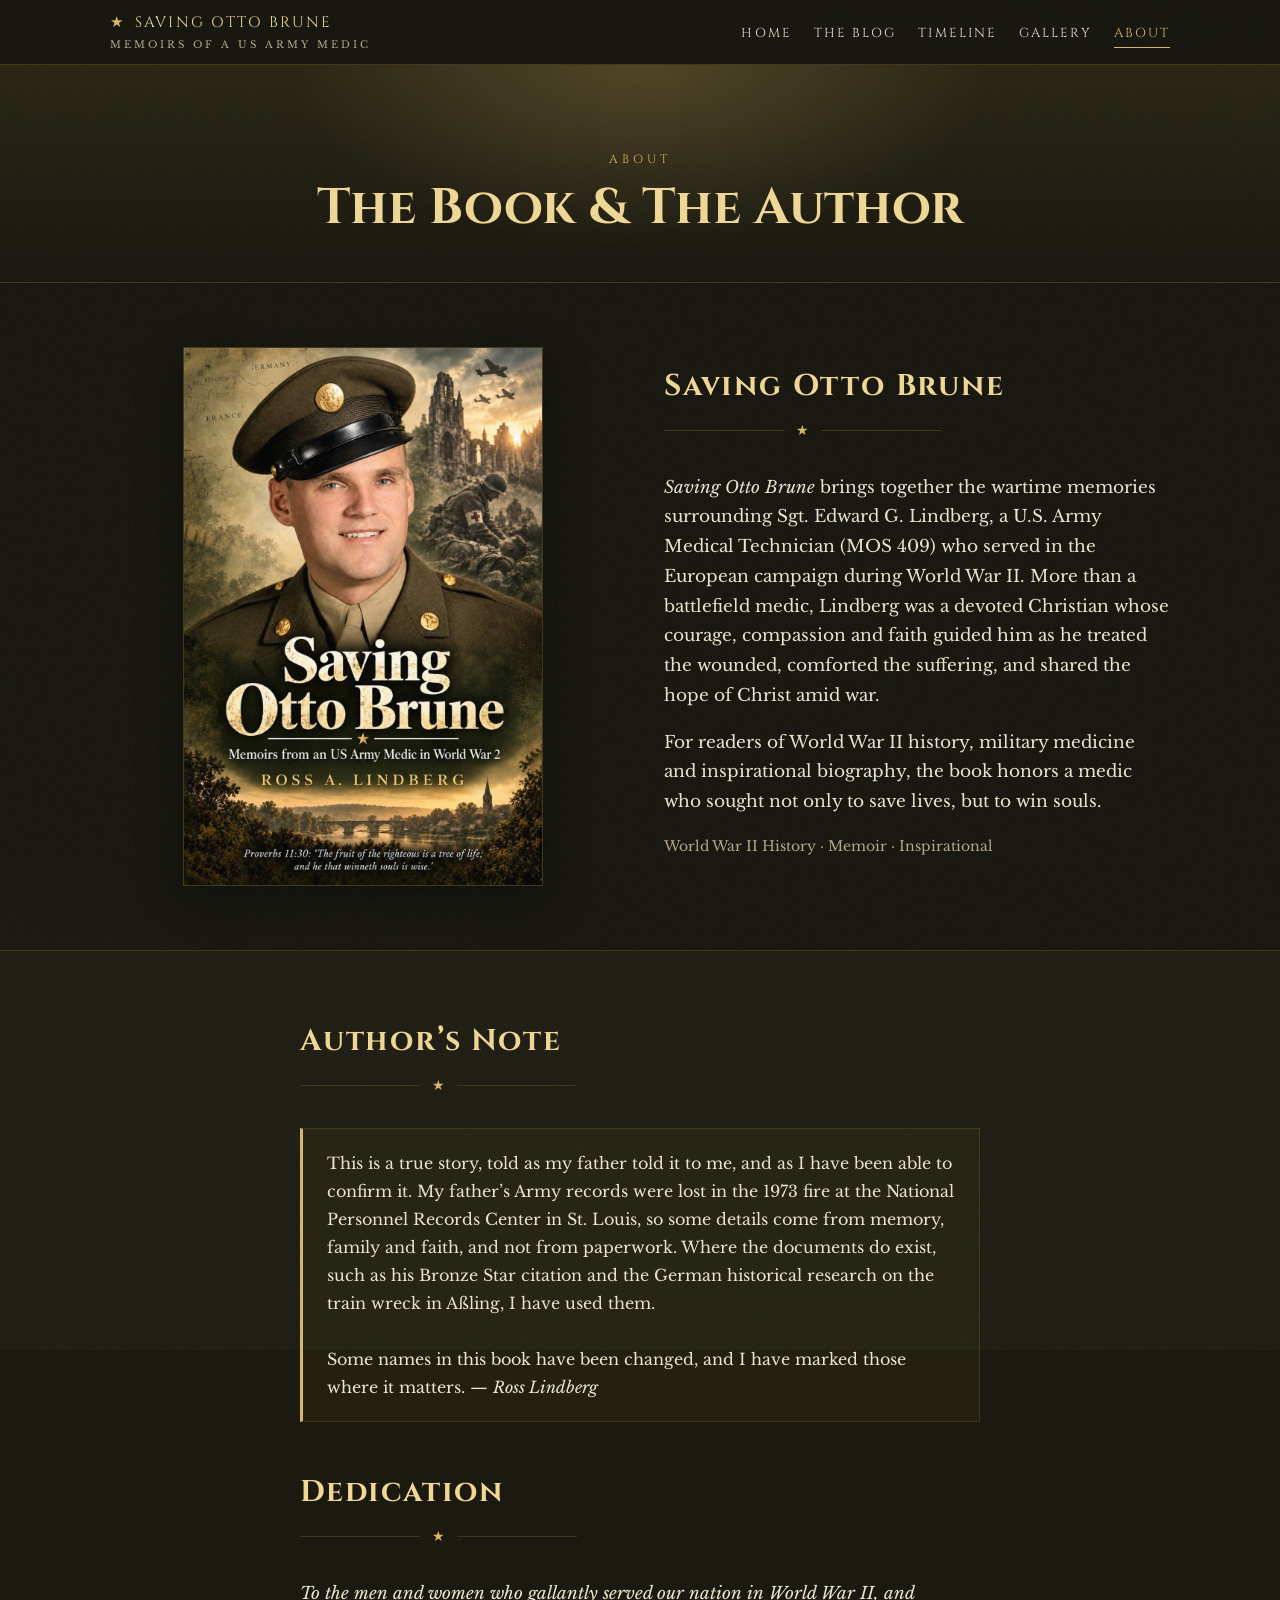
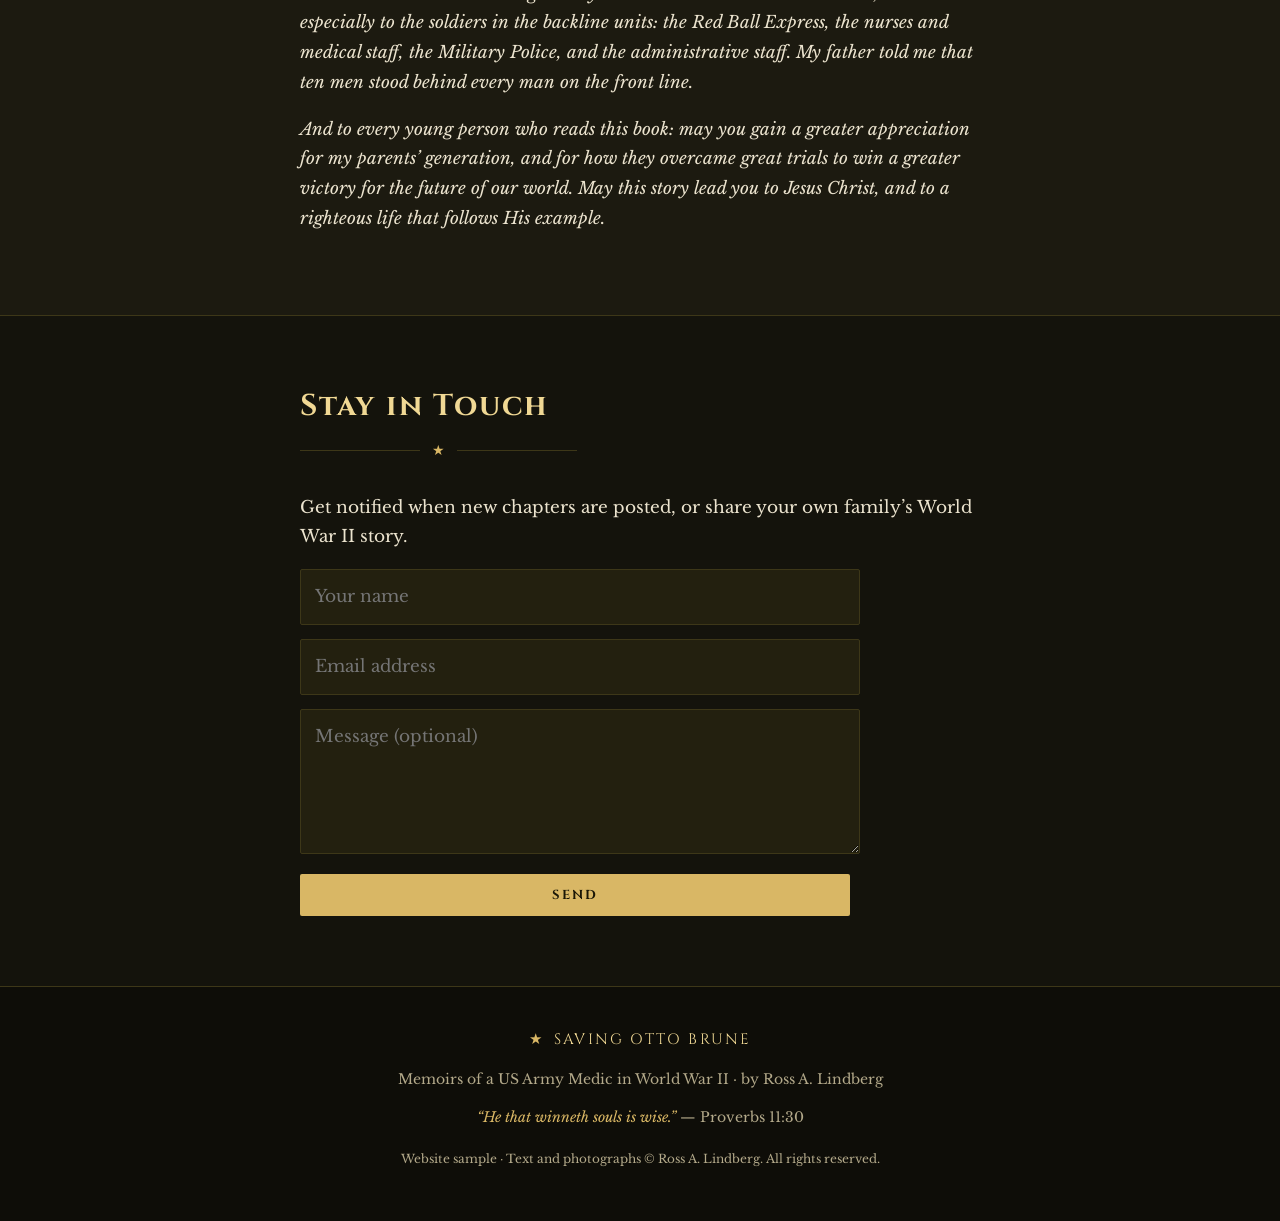
==== about.html @ dfda0470 "initial Ready" ====
<!doctype html>
<html lang="en"><head><meta charset="utf-8">
<meta name="viewport" content="width=device-width,initial-scale=1">
<title>About | Saving Otto Brune</title>
<meta name="description" content="Memoirs of a US Army Medic in World War II, by Ross A. Lindberg.">
<link rel="preconnect" href="https://fonts.googleapis.com"><link rel="preconnect" href="https://fonts.gstatic.com" crossorigin>
<link href="https://fonts.googleapis.com/css2?family=Cinzel:wght@400;600;700&family=Libre+Baskerville:ital,wght@0,400;0,700;1,400&display=swap" rel="stylesheet">
<link rel="stylesheet" href="style.css"><link rel="stylesheet" href="premium.css">
<script>document.documentElement.classList.add("js")</script>
</head><body>
<div id="pre"><svg viewBox="0 0 100 100"><path d="M50 6l13 28 30 4-22 21 6 30-27-15-27 15 6-30L7 38l30-4z"/></svg><b>SAVING OTTO BRUNE</b></div>
<div id="bar"></div><button id="top" aria-label="Back to top">&uarr;</button>
<header class="site"><div class="wrap">
<a class="brand" href="index.html" style="text-decoration:none">Saving Otto Brune<small>Memoirs of a US Army Medic</small></a>
<nav><a href="index.html">Home</a><a href="blog.html">The Blog</a><a href="timeline.html">Timeline</a><a href="gallery.html">Gallery</a><a href="about.html" class=on>About</a></nav></div></header>
<div class="post-head"><div class="narrow"><div class="eyebrow">About</div><h1>The Book &amp; The Author</h1></div></div>
<section><div class="wrap two">
<img src="img/cover.jpg" alt="Book cover" style="max-width:360px;margin:0 auto">
<div><h2 class="title">Saving Otto Brune</h2><div class="rule" style="justify-content:flex-start"><span>&#9733;</span></div>
<p><em>Saving Otto Brune</em> brings together the wartime memories surrounding Sgt. Edward G. Lindberg, a U.S. Army Medical Technician (MOS 409) who served in the European campaign during World War II. More than a battlefield medic, Lindberg was a devoted Christian whose courage, compassion and faith guided him as he treated the wounded, comforted the suffering, and shared the hope of Christ amid war.</p>
<p>For readers of World War II history, military medicine and inspirational biography, the book honors a medic who sought not only to save lives, but to win souls.</p>
<p style="color:var(--muted);font-size:14px">World War II History &middot; Memoir &middot; Inspirational</p></div></div></section>
<section class="band"><div class="narrow"><h2 class="title">Author&rsquo;s Note</h2><div class="rule" style="justify-content:flex-start"><span>&#9733;</span></div>
<div class="note">This is a true story, told as my father told it to me, and as I have been able to confirm it. My father&rsquo;s Army records were lost in the 1973 fire at the National Personnel Records Center in St. Louis, so some details come from memory, family and faith, and not from paperwork. Where the documents do exist, such as his Bronze Star citation and the German historical research on the train wreck in A&szlig;ling, I have used them.<br><br>Some names in this book have been changed, and I have marked those where it matters. &mdash; <em>Ross Lindberg</em></div>
<h2 class="title" style="margin-top:44px">Dedication</h2><div class="rule" style="justify-content:flex-start"><span>&#9733;</span></div>
<p style="font-style:italic">To the men and women who gallantly served our nation in World War II, and especially to the soldiers in the backline units: the Red Ball Express, the nurses and medical staff, the Military Police, and the administrative staff. My father told me that ten men stood behind every man on the front line.</p>
<p style="font-style:italic">And to every young person who reads this book: may you gain a greater appreciation for my parents&rsquo; generation, and for how they overcame great trials to win a greater victory for the future of our world. May this story lead you to Jesus Christ, and to a righteous life that follows His example.</p></div></section>
<section id="contact"><div class="narrow"><h2 class="title">Stay in Touch</h2><div class="rule" style="justify-content:flex-start"><span>&#9733;</span></div>
<p>Get notified when new chapters are posted, or share your own family&rsquo;s World War II story.</p>
<form class="contact" onsubmit="event.preventDefault();this.innerHTML='<p><b>Thank you.</b> (Sample form &mdash; not connected yet.)</p>'">
<input required placeholder="Your name"><input type="email" required placeholder="Email address"><textarea rows="4" placeholder="Message (optional)"></textarea><button class="btn" type="submit">Send</button></form></div></section>
<footer><div class="wrap">
<span class="brand">Saving Otto Brune</span>
<p>Memoirs of a US Army Medic in World War II &middot; by Ross A. Lindberg</p>
<p><em>&ldquo;He that winneth souls is wise.&rdquo;</em> &mdash; Proverbs 11:30</p>
<p style="font-size:12px;margin-top:18px">Website sample &middot; Text and photographs &copy; Ross A. Lindberg. All rights reserved.</p>
</div></footer>
<script src="script.js"></script>
</body></html>
---- style.css ----
:root{
  --bg:#14130c; --bg2:#1c1a10; --card:#23200f; --ink:#ece4cf; --muted:#b3a98a;
  --gold:#d9b765; --gold2:#f0d894; --line:#3d3718; --red:#a8332b;
}
@media (prefers-color-scheme: light){
  :root.auto{--bg:#f4efe0;--bg2:#ece5cf;--card:#fffaf0;--ink:#25220f;--muted:#6b633f;--gold:#8a6a1c;--gold2:#6e5210;--line:#d6cba5}
}
*{box-sizing:border-box}
html{scroll-behavior:smooth}
body{margin:0;background:var(--bg);color:var(--ink);font-family:'Libre Baskerville',Georgia,serif;line-height:1.75;font-size:17px}
img{max-width:100%;display:block}
a{color:var(--gold);text-decoration:none}
a:hover{color:var(--gold2);text-decoration:underline}
.wrap{max-width:1100px;margin:0 auto;padding:0 20px}
.narrow{max-width:720px;margin:0 auto;padding:0 20px}

header.site{position:sticky;top:0;z-index:20;background:rgba(20,19,12,.92);backdrop-filter:blur(8px);border-bottom:1px solid var(--line)}
header.site .wrap{display:flex;align-items:center;justify-content:space-between;gap:16px;min-height:64px;flex-wrap:wrap}
.brand{font-family:'Cinzel',serif;letter-spacing:.14em;color:var(--gold2);font-size:15px;text-transform:uppercase}
.brand small{display:block;font-size:10px;letter-spacing:.3em;color:var(--muted);font-family:'Libre Baskerville',serif;text-transform:uppercase}
nav a{margin-left:22px;color:var(--ink);font-size:13px;letter-spacing:.16em;text-transform:uppercase;font-family:'Cinzel',serif}
nav a:hover,nav a.on{color:var(--gold);text-decoration:none}
@media(max-width:640px){nav a{margin:0 14px 0 0;font-size:11px}}

.hero{position:relative;overflow:hidden;background:
  radial-gradient(ellipse at 70% 20%,rgba(217,183,101,.22),transparent 55%),
  linear-gradient(180deg,#2a2610 0%,var(--bg) 100%);border-bottom:1px solid var(--line)}
.hero .wrap{display:grid;grid-template-columns:1.2fr .8fr;gap:48px;align-items:center;padding-top:72px;padding-bottom:72px}
.eyebrow{font-family:'Cinzel',serif;color:var(--gold);letter-spacing:.35em;font-size:12px;text-transform:uppercase}
.hero h1{font-family:'Cinzel',serif;font-size:clamp(38px,6vw,72px);line-height:1.05;margin:14px 0 10px;color:var(--gold2);font-weight:700}
.hero p.sub{font-style:italic;font-size:20px;color:var(--ink);margin:0 0 22px}
.hero p.lead{color:var(--muted);max-width:520px}
.hero .cover{box-shadow:0 30px 70px rgba(0,0,0,.6),0 0 0 1px var(--line);transform:rotate(1.5deg);border-radius:3px}
@media(max-width:820px){.hero .wrap{grid-template-columns:1fr;padding-top:44px}.hero .cover{max-width:340px;margin:0 auto}}

.btn{display:inline-block;background:var(--gold);color:#1a1606;padding:12px 26px;font-family:'Cinzel',serif;letter-spacing:.14em;font-size:13px;text-transform:uppercase;border-radius:2px;margin:6px 10px 6px 0;font-weight:700}
.btn:hover{background:var(--gold2);color:#1a1606;text-decoration:none}
.btn.ghost{background:transparent;color:var(--gold);border:1px solid var(--gold)}
.btn.ghost:hover{background:rgba(217,183,101,.12);color:var(--gold2)}

section{padding:64px 0}
h2.title{font-family:'Cinzel',serif;color:var(--gold2);font-size:30px;letter-spacing:.06em;margin:0 0 6px}
.rule{display:flex;align-items:center;gap:12px;color:var(--gold);margin:6px 0 30px}
.rule:before,.rule:after{content:"";height:1px;background:var(--line);flex:1;max-width:120px}
.rule span{font-size:14px}

.quote{border-left:3px solid var(--gold);padding:6px 0 6px 22px;font-style:italic;font-size:21px;color:var(--ink);margin:0}
.quote cite{display:block;font-size:13px;color:var(--muted);font-style:normal;margin-top:8px;letter-spacing:.1em}

.cards{display:grid;grid-template-columns:repeat(auto-fill,minmax(250px,1fr));gap:24px}
.card{background:var(--card);border:1px solid var(--line);border-radius:3px;overflow:hidden;display:flex;flex-direction:column;transition:transform .2s,border-color .2s}
.card:hover{transform:translateY(-4px);border-color:var(--gold)}
.card img{aspect-ratio:4/3;object-fit:cover;width:100%;filter:sepia(.25) contrast(1.05)}
.card .b{padding:18px 20px 22px;display:flex;flex-direction:column;flex:1}
.card .tag{font-family:'Cinzel',serif;font-size:11px;letter-spacing:.25em;color:var(--gold);text-transform:uppercase}
.card h3{font-family:'Cinzel',serif;margin:6px 0 8px;font-size:20px;color:var(--ink);line-height:1.25}
.card p{color:var(--muted);font-size:14.5px;margin:0 0 14px;line-height:1.6}
.card .more{margin-top:auto;font-size:12px;letter-spacing:.2em;text-transform:uppercase;font-family:'Cinzel',serif}
.card a.stretch{color:inherit}
.card a.stretch:hover{text-decoration:none}

.band{background:var(--bg2);border-top:1px solid var(--line);border-bottom:1px solid var(--line)}
.two{display:grid;grid-template-columns:1fr 1fr;gap:48px;align-items:center}
@media(max-width:820px){.two{grid-template-columns:1fr}}
.two img{border:1px solid var(--line);box-shadow:0 14px 40px rgba(0,0,0,.45)}

/* timeline */
.timeline{position:relative;margin:30px 0 0;padding-left:30px;border-left:2px solid var(--line)}
.timeline .t{position:relative;margin:0 0 26px}
.timeline .t:before{content:"";position:absolute;left:-39px;top:6px;width:14px;height:14px;background:var(--gold);border:3px solid var(--bg);border-radius:50%}
.timeline .y{font-family:'Cinzel',serif;color:var(--gold);font-size:15px;letter-spacing:.12em}
.timeline p{margin:2px 0 0;color:var(--ink)}

/* post page */
.post-head{padding:64px 0 28px;text-align:center;background:linear-gradient(180deg,#26220f,var(--bg));border-bottom:1px solid var(--line)}
.post-head h1{font-family:'Cinzel',serif;color:var(--gold2);font-size:clamp(30px,5vw,50px);margin:10px 0 4px;line-height:1.15}
.post-head .meta{color:var(--muted);font-size:14px;letter-spacing:.08em;font-style:italic}
article.post{padding:44px 0 20px}
article.post p{margin:0 0 1.2em;font-size:18px;text-align:left}
article.post p:first-of-type:first-letter{float:left;font-family:'Cinzel',serif;font-size:62px;line-height:.85;padding:6px 10px 0 0;color:var(--gold)}
article.post h3{font-family:'Cinzel',serif;color:var(--gold2);font-size:23px;margin:2em 0 .6em;letter-spacing:.04em}
.epigraph{text-align:center;font-style:italic;color:var(--muted);max-width:520px;margin:0 auto 36px;font-size:16px}
.epigraph b{display:block;font-weight:400;font-size:13px;letter-spacing:.12em;margin-top:6px;color:var(--gold)}
figure{margin:34px 0;text-align:center}
figure img{margin:0 auto;border:1px solid var(--line);box-shadow:0 12px 34px rgba(0,0,0,.5);max-height:640px;width:auto}
figure.wide img{width:100%;max-height:none}
figcaption{font-size:14px;font-style:italic;color:var(--muted);margin-top:12px}
.pull{border-top:1px solid var(--line);border-bottom:1px solid var(--line);padding:22px 8px;text-align:center;font-style:italic;font-size:22px;color:var(--gold2);margin:36px 0}
.pn{display:flex;justify-content:space-between;gap:16px;border-top:1px solid var(--line);margin-top:48px;padding:28px 0 0;flex-wrap:wrap}
.pn a{font-family:'Cinzel',serif;font-size:13px;letter-spacing:.15em;text-transform:uppercase}
.pn small{display:block;color:var(--muted);font-family:'Libre Baskerville',serif;letter-spacing:0;text-transform:none;font-size:13px;font-style:italic}

/* gallery */
.grid{columns:3 260px;column-gap:20px}
.grid figure{break-inside:avoid;margin:0 0 20px;background:var(--card);border:1px solid var(--line);padding:10px;cursor:zoom-in}
.grid figure img{border:0;box-shadow:none;max-height:none;width:100%}
.grid figcaption{padding:2px 4px 6px;font-size:13px}
.lb{position:fixed;inset:0;background:rgba(0,0,0,.92);display:none;align-items:center;justify-content:center;z-index:50;flex-direction:column;padding:20px}
.lb.on{display:flex}
.lb img{max-height:82vh;max-width:94vw;width:auto;border:1px solid var(--line)}
.lb p{color:var(--ink);font-style:italic;margin-top:14px;text-align:center;max-width:700px}

.note{background:var(--card);border:1px solid var(--line);border-left:3px solid var(--gold);padding:20px 24px;font-size:16px}
.ribbon{background:var(--red);color:#fff;text-align:center;font-size:12px;letter-spacing:.2em;padding:7px 10px;font-family:'Cinzel',serif;text-transform:uppercase}

form.contact{display:grid;gap:14px;max-width:560px}
form.contact input,form.contact textarea{background:var(--card);border:1px solid var(--line);color:var(--ink);padding:12px 14px;font:inherit;border-radius:2px}
form.contact input:focus,form.contact textarea:focus{outline:1px solid var(--gold)}
button.btn{border:0;cursor:pointer}

footer{border-top:1px solid var(--line);background:#0e0d08;padding:40px 0;color:var(--muted);font-size:14px;text-align:center}
footer .brand{display:block;margin-bottom:8px}
footer em{color:var(--gold)}
---- premium.css ----
﻿/* ===== PREMIUM LAYER ===== */
:root{--ease:cubic-bezier(.2,.7,.2,1);--glow:0 0 40px rgba(217,183,101,.25)}
body{background:
  radial-gradient(1200px 600px at 85% -10%,rgba(217,183,101,.07),transparent 60%),
  radial-gradient(900px 500px at -10% 40%,rgba(120,100,40,.08),transparent 60%),var(--bg)}
::selection{background:var(--gold);color:#16130a}
/* film grain */
body:after{content:"";position:fixed;inset:-50%;width:200%;height:200%;pointer-events:none;z-index:90;opacity:.07;
  background-image:url("data:image/svg+xml;utf8,<svg xmlns='http://www.w3.org/2000/svg' width='220' height='220'><filter id='n'><feTurbulence type='fractalNoise' baseFrequency='.9' numOctaves='2' stitchTiles='stitch'/></filter><rect width='100%' height='100%' filter='url(%23n)'/></svg>");
  animation:grain 1.2s steps(6) infinite}
@keyframes grain{0%{transform:translate(0,0)}20%{transform:translate(-3%,2%)}40%{transform:translate(2%,-3%)}60%{transform:translate(-2%,-1%)}80%{transform:translate(3%,3%)}100%{transform:translate(0,0)}}

/* preloader */
#pre{position:fixed;inset:0;z-index:200;background:#0c0b06;display:flex;flex-direction:column;align-items:center;justify-content:center;gap:18px;transition:opacity .8s var(--ease),visibility .8s}
#pre.out{opacity:0;visibility:hidden}
#pre svg{width:74px;height:74px;fill:none;stroke:var(--gold);stroke-width:2;stroke-dasharray:260;stroke-dashoffset:260;animation:draw 1.3s var(--ease) forwards}
#pre svg path{fill:rgba(217,183,101,0);animation:fillin .8s .9s forwards}
@keyframes draw{to{stroke-dashoffset:0}}
@keyframes fillin{to{fill:rgba(217,183,101,1)}}
#pre b{font-family:'Cinzel',serif;color:var(--gold2);letter-spacing:.5em;font-size:13px;opacity:0;animation:fadeup .9s .5s forwards;padding-left:.5em}
@keyframes fadeup{from{opacity:0;transform:translateY(10px)}to{opacity:1;transform:none}}

/* progress */
#bar{position:fixed;top:0;left:0;height:3px;width:0;z-index:100;background:linear-gradient(90deg,var(--gold),var(--gold2));box-shadow:0 0 12px var(--gold)}
#top{position:fixed;right:22px;bottom:22px;z-index:60;width:46px;height:46px;border-radius:50%;border:1px solid var(--gold);background:rgba(20,19,12,.85);color:var(--gold);cursor:pointer;font-size:18px;opacity:0;transform:translateY(20px);transition:.4s var(--ease)}
#top.on{opacity:1;transform:none}#top:hover{background:var(--gold);color:#16130a}

/* header polish */
header.site{transition:background .4s,box-shadow .4s}
header.site.sc{background:rgba(12,11,6,.97);box-shadow:0 8px 30px rgba(0,0,0,.5)}
nav a{position:relative;padding:4px 0}
nav a:after{content:"";position:absolute;left:0;right:100%;bottom:-2px;height:1px;background:var(--gold);transition:right .35s var(--ease)}
nav a:hover:after,nav a.on:after{right:0}
.brand:before{content:"\2605";color:var(--gold);margin-right:10px;display:inline-block;animation:spin 14s linear infinite}
@keyframes spin{to{transform:rotateY(360deg)}}

/* reveal */
.js .rv{opacity:0;transform:translateY(34px);transition:opacity .9s var(--ease),transform .9s var(--ease);transition-delay:var(--d,0s)}
.js .rv.in{opacity:1;transform:none}
.js .rv.l{transform:translateX(-50px)}.js .rv.r{transform:translateX(50px)}
.js .rv.l.in,.js .rv.r.in{transform:none}
.js figure.rv img{clip-path:inset(0 0 100% 0);transition:clip-path 1.2s var(--ease)}
.js figure.rv.in img{clip-path:inset(0)}

/* hero */
.hero{min-height:calc(100vh - 100px);display:flex;align-items:center;isolation:isolate;
  background:radial-gradient(600px 400px at var(--mx,70%) var(--my,30%),rgba(240,216,148,.18),transparent 65%),
  radial-gradient(ellipse at 70% 20%,rgba(217,183,101,.2),transparent 55%),linear-gradient(180deg,#2a2610,var(--bg))}
.hero .wrap{width:100%}
#embers{position:absolute;inset:0;width:100%;height:100%;z-index:-1;pointer-events:none}
.hero h1{overflow:visible}
.hero h1 .ln{display:block;overflow:hidden;padding-bottom:.08em}
.hero h1 .ln span{display:inline-block;transform:translateY(110%);animation:rise 1.2s var(--ease) forwards;animation-delay:var(--d,1.4s);
  background:linear-gradient(100deg,#b8923c 0%,#f6e4a6 35%,#d9b765 55%,#f6e4a6 75%,#b8923c 100%);background-size:250% 100%;-webkit-background-clip:text;background-clip:text;color:transparent;
  text-shadow:none}
.hero h1.shine .ln span{animation-name:rise,sheen;animation-duration:1.2s,6s;animation-delay:var(--d,1.4s),3s;animation-iteration-count:1,infinite;animation-timing-function:var(--ease),linear;animation-fill-mode:forwards,none}
@keyframes rise{to{transform:none}}
@keyframes sheen{to{background-position:-250% 0}}
.hero .fx{opacity:0;animation:fadeup 1s var(--ease) forwards;animation-delay:var(--d,2s)}
.cover-wrap{perspective:1100px;position:relative}
.cover-wrap:before{content:"";position:absolute;inset:8% -8% -10%;background:radial-gradient(closest-side,rgba(217,183,101,.35),transparent);filter:blur(30px);z-index:-1;animation:pulse 5s ease-in-out infinite}
@keyframes pulse{50%{opacity:.45;transform:scale(1.06)}}
.cover-wrap .cover{transform:rotate(1.5deg);transition:transform .25s ease-out,box-shadow .4s;animation:floaty 7s ease-in-out infinite;opacity:0;animation:coverin 1.4s 1.7s var(--ease) forwards,floaty 7s 3.2s ease-in-out infinite;will-change:transform}
@keyframes coverin{from{opacity:0;transform:translateY(60px) rotate(6deg) scale(.92)}to{opacity:1;transform:rotate(1.5deg)}}
@keyframes floaty{50%{translate:0 -12px}}
.cover-wrap .shine{position:absolute;inset:0;pointer-events:none;border-radius:3px;background:linear-gradient(115deg,transparent 35%,rgba(255,255,255,.22) 50%,transparent 65%);background-size:250% 100%;background-position:150% 0;mix-blend-mode:overlay;transition:background-position .6s}
.cover-wrap:hover .shine{background-position:-50% 0}
.scroll-hint{position:absolute;left:50%;bottom:22px;transform:translateX(-50%);width:22px;height:36px;border:1.5px solid var(--gold);border-radius:12px;opacity:.7}
.scroll-hint:after{content:"";position:absolute;left:50%;top:6px;width:3px;height:7px;margin-left:-1.5px;border-radius:2px;background:var(--gold);animation:wheel 1.8s infinite}
@keyframes wheel{0%{opacity:1;transform:translateY(0)}100%{opacity:0;transform:translateY(14px)}}
@media(max-width:820px){.scroll-hint{display:none}.hero{min-height:0}}

/* buttons */
.btn{position:relative;overflow:hidden;transition:transform .3s var(--ease),box-shadow .3s}
.btn:before{content:"";position:absolute;top:0;left:-120%;width:60%;height:100%;background:linear-gradient(100deg,transparent,rgba(255,255,255,.55),transparent);transform:skewX(-20deg);transition:left .7s}
.btn:hover:before{left:140%}
.btn:hover{transform:translateY(-3px);box-shadow:0 10px 26px rgba(217,183,101,.3)}

/* ticker */
.ticker{overflow:hidden;border-top:1px solid var(--line);border-bottom:1px solid var(--line);background:#0e0d07;padding:16px 0;white-space:nowrap}
.ticker div{display:inline-block;animation:tick 55s linear infinite;font-family:'Cinzel',serif;letter-spacing:.3em;font-size:13px;color:var(--gold);text-transform:uppercase}
.ticker span{margin:0 26px}.ticker i{color:var(--red);font-style:normal}
.ticker:hover div{animation-play-state:paused}
@keyframes tick{to{transform:translateX(-50%)}}

/* stats */
.stats{display:grid;grid-template-columns:repeat(4,1fr);gap:1px;background:var(--line);border:1px solid var(--line)}
.stat{background:var(--bg2);padding:38px 18px;text-align:center}
.stat b{display:block;font-family:'Cinzel',serif;font-size:clamp(40px,6vw,64px);color:var(--gold2);line-height:1;text-shadow:var(--glow)}
.stat span{display:block;margin-top:12px;font-size:13px;letter-spacing:.14em;text-transform:uppercase;color:var(--muted);font-family:'Cinzel',serif}
@media(max-width:720px){.stats{grid-template-columns:repeat(2,1fr)}}

/* journey */
.journey{position:relative;display:grid;grid-template-columns:repeat(7,1fr);gap:0;margin-top:50px}
.journey:before,.journey:after{content:"";position:absolute;top:21px;left:7%;height:2px}
.journey:before{right:7%;background:repeating-linear-gradient(90deg,var(--line) 0 8px,transparent 8px 16px)}
.journey:after{width:0;background:var(--gold);box-shadow:0 0 12px var(--gold);transition:width 3.2s var(--ease)}
.journey.in:after{width:86%}
.stop{text-align:center;position:relative;padding:0 6px}
.stop .dot{width:44px;height:44px;margin:0 auto 14px;border-radius:50%;background:var(--bg);border:2px solid var(--line);display:grid;place-items:center;color:var(--muted);font-size:16px;transition:.5s;transition-delay:calc(var(--i)*.42s)}
.journey.in .stop .dot{border-color:var(--gold);color:var(--gold);box-shadow:0 0 0 6px rgba(217,183,101,.1),var(--glow)}
.stop.last .dot{background:var(--red);border-color:var(--red);color:#fff}
.journey.in .stop.last .dot{box-shadow:0 0 0 7px rgba(168,51,43,.25),0 0 30px rgba(168,51,43,.6);animation:beat 1.6s 3.4s infinite}
@keyframes beat{50%{transform:scale(1.15)}}
.stop h4{font-family:'Cinzel',serif;font-size:14px;margin:0;color:var(--ink);letter-spacing:.06em}
.stop p{margin:4px 0 0;font-size:12.5px;color:var(--muted);line-height:1.45;font-style:italic}
@media(max-width:820px){
 .journey{grid-template-columns:1fr;gap:26px;padding-left:10px}
 .journey:before,.journey:after{left:31px;top:20px;bottom:20px;width:2px;height:auto;right:auto}
 .journey:before{background:repeating-linear-gradient(180deg,var(--line) 0 8px,transparent 8px 16px)}
 .journey:after{height:0;width:2px;transition:height 3.2s var(--ease)}.journey.in:after{height:calc(100% - 40px);width:2px}
 .stop{display:grid;grid-template-columns:44px 1fr;gap:16px;text-align:left;align-items:center}.stop .dot{margin:0}}

/* cards */
.card{transform-style:preserve-3d;will-change:transform;position:relative}
.card:before{content:"";position:absolute;inset:0;z-index:2;pointer-events:none;background:radial-gradient(300px circle at var(--cx,50%) var(--cy,50%),rgba(240,216,148,.16),transparent 60%);opacity:0;transition:opacity .3s}
.card:hover:before{opacity:1}
.card img{transition:transform 1.2s var(--ease),filter .6s}
.card:hover img{transform:scale(1.09);filter:sepia(0) contrast(1.05)}
.card .imgw{overflow:hidden}
.card .more:after{content:" \2192";display:inline-block;transition:transform .3s}
.card:hover .more:after{transform:translateX(6px)}
.card .more{font-size:12px}

/* quote slider */
.qs{display:grid;text-align:center}
.qs blockquote{grid-area:1/1;margin:0;opacity:0;transform:translateY(16px);transition:.9s var(--ease);font-size:clamp(20px,3vw,28px);font-style:italic;line-height:1.55;color:var(--ink)}
.qs blockquote.on{opacity:1;transform:none}
.qs cite{display:block;margin-top:14px;font-size:13px;letter-spacing:.2em;color:var(--gold);font-style:normal;font-family:'Cinzel',serif}
.qd{display:flex;gap:10px;justify-content:center;margin-top:6px}
.qd button{width:34px;height:3px;border:0;background:var(--line);cursor:pointer;transition:.3s;padding:0}
.qd button.on{background:var(--gold);width:54px}
.bigq{font-family:'Cinzel',serif;font-size:90px;line-height:.6;color:var(--gold);opacity:.35;display:block;margin-bottom:6px}

/* post */
.post-head{position:relative;overflow:hidden;padding:84px 0 40px}
.post-head:before{content:"";position:absolute;inset:0;background:radial-gradient(500px 260px at 50% 0%,rgba(217,183,101,.22),transparent 70%)}
.post-head .narrow{position:relative}
.post-head h1{animation:fadeup 1.1s .1s var(--ease) both}
.post-head .eyebrow{animation:fadeup 1s var(--ease) both}
.post-head .meta{animation:fadeup 1.1s .3s var(--ease) both}
.chip{display:inline-block;margin-top:16px;border:1px solid var(--line);border-radius:30px;padding:4px 14px;font-size:12px;letter-spacing:.15em;color:var(--gold);font-family:'Cinzel',serif;animation:fadeup 1.1s .45s var(--ease) both}
.pull{position:relative;border:0;padding:44px 20px 30px;background:linear-gradient(90deg,transparent,rgba(217,183,101,.08),transparent)}
.pull:before{content:"\201C";position:absolute;top:-6px;left:50%;transform:translateX(-50%);font-family:'Cinzel',serif;font-size:80px;color:var(--gold);opacity:.5}
article.post p{font-size:18.5px;line-height:1.85}
article.post h3{position:relative;padding-bottom:12px}
article.post h3:after{content:"";position:absolute;left:0;bottom:0;width:46px;height:2px;background:var(--gold);transition:width .8s var(--ease)}
article.post h3.in:after{width:120px}
figure img{transition:transform .8s var(--ease)}
figure:hover img{transform:scale(1.015)}

/* timeline */
.timeline{border-left-color:transparent;position:relative}
.timeline:before{content:"";position:absolute;left:-2px;top:0;width:2px;height:var(--h,0%);background:linear-gradient(var(--gold),var(--gold2));box-shadow:0 0 14px var(--gold)}
.timeline:after{content:"";position:absolute;left:-2px;top:0;bottom:0;width:2px;background:var(--line);z-index:-1}
.timeline .t{background:var(--card);border:1px solid var(--line);padding:16px 22px;border-radius:3px;transition:border-color .3s,transform .3s}
.timeline .t:hover{border-color:var(--gold);transform:translateX(6px)}
.timeline .t:before{left:-40px;top:20px;transition:.5s}
.timeline .t.in:before{box-shadow:0 0 0 6px rgba(217,183,101,.18),var(--glow)}
.timeline .t.war{border-color:var(--red);background:linear-gradient(90deg,rgba(168,51,43,.2),var(--card))}
.timeline .t.war .y{color:#ff8a7e}

/* gallery */
.grid figure{transition:transform .5s var(--ease),box-shadow .5s,border-color .4s;background:#f1e6c8;border:0;padding:12px 12px 6px;box-shadow:0 10px 26px rgba(0,0,0,.5)}
.grid figure:nth-child(3n+1){--r:-1.4deg}.grid figure:nth-child(3n+2){--r:1.1deg}.grid figure:nth-child(3n){--r:-.6deg}
.grid figure{transform:rotate(var(--r,0))}
.grid figure:hover{transform:rotate(0) scale(1.04) translateY(-6px);box-shadow:0 24px 50px rgba(0,0,0,.65);z-index:3;position:relative}
.grid figure img{filter:sepia(.55) contrast(1.05);transition:filter .6s}
.grid figure:hover img{filter:none}
.grid figcaption{color:#3a3216}
.js .grid figure.rv{transform:translateY(34px) rotate(var(--r,0))}
.js .grid figure.rv.in{transform:rotate(var(--r,0))}
.js .grid figure.rv.in:hover{transform:rotate(0) scale(1.04) translateY(-6px)}
.lb{backdrop-filter:blur(10px);transition:opacity .4s;opacity:0;visibility:hidden;display:flex}
.lb.on{opacity:1;visibility:visible}
.lb img{animation:zin .5s var(--ease)}
@keyframes zin{from{transform:scale(.9);opacity:0}}
.lb button{position:absolute;top:50%;transform:translateY(-50%);width:52px;height:52px;border-radius:50%;border:1px solid var(--gold);background:rgba(0,0,0,.4);color:var(--gold);font-size:22px;cursor:pointer}
.lb .pv{left:20px}.lb .nx{right:20px}.lb button:hover{background:var(--gold);color:#111}
.lb .cl{top:26px;right:26px;transform:none;width:44px;height:44px}

/* ornament divider */
.orn{display:flex;align-items:center;gap:14px;justify-content:center;color:var(--gold);margin:0 auto 10px}
.orn:before,.orn:after{content:"";height:1px;width:90px;background:linear-gradient(90deg,transparent,var(--gold))}
.orn:after{background:linear-gradient(90deg,var(--gold),transparent)}
.sec-c{text-align:center}
.sec-c .rule{justify-content:center}

@media (prefers-reduced-motion:reduce){
 *,*:before,*:after{animation-duration:.01s!important;animation-iteration-count:1!important;transition-duration:.01s!important}
 .js .rv{opacity:1;transform:none}#pre{display:none}
 .hero h1 .ln span,.hero .fx,.cover-wrap .cover{transform:none;opacity:1}
}

/* skip-intro timing */
.fast .hero .fx{animation-delay:calc(var(--d) - 1.2s)}
.fast .hero h1.shine .ln span{animation-delay:calc(var(--d) - 1.2s),2s}
.fast .cover-wrap .cover{animation-delay:.5s,2.5s}
.card.rv.in{transition:transform .25s ease-out,border-color .2s,opacity .9s}
.card.rv{transition-delay:var(--d,0s)}
.card.rv.in{transition-delay:0s}

/* ===== MOBILE ===== */
@media(max-width:640px){
 body{font-size:16px}
 header.site .wrap{min-height:0;padding-top:10px;padding-bottom:8px;gap:8px}
 .brand{font-size:13px;letter-spacing:.1em}.brand small{font-size:9px;letter-spacing:.22em}
 nav{width:100%;display:flex;justify-content:space-between;gap:6px}
 nav a{margin:0;font-size:10.5px;letter-spacing:.06em;white-space:nowrap}
 .ribbon{font-size:10px;letter-spacing:.14em}
 section{padding:44px 0}
 .hero .wrap{padding-top:34px;padding-bottom:52px;gap:36px}
 .hero p.sub{font-size:18px}
 .btn{padding:11px 18px;font-size:12px;letter-spacing:.1em}
 .cover-wrap{max-width:300px;margin:0 auto}
 .ticker{padding:12px 0}.ticker div{font-size:11px;letter-spacing:.2em}
 h2.title{font-size:25px}
 .stat{padding:26px 8px}.stat span{font-size:11px;letter-spacing:.08em}
 .qs blockquote{font-size:19px}
 .post-head{padding:44px 0 26px}
 article.post{padding-top:30px}
 article.post p{font-size:17.5px;line-height:1.8}
 article.post p:first-of-type:first-letter{font-size:52px}
 article.post h3{font-size:20px}
 .epigraph{font-size:15px}
 .pull{font-size:19px;padding:40px 8px 24px}
 figure figcaption{font-size:13px}
 .timeline{padding-left:22px}.timeline .t{padding:14px 16px}.timeline .t:before{left:-31px;top:18px}
 .grid{columns:2 140px;column-gap:12px}
 .grid figure{padding:7px 7px 3px;margin-bottom:12px}.grid figcaption{font-size:11.5px;line-height:1.35}
 .lb{padding:10px}.lb button{width:42px;height:42px}.lb .pv{left:6px}.lb .nx{right:6px}.lb .cl{top:12px;right:12px}
 .pn{flex-direction:column}.pn>div{text-align:left!important}
 #top{right:14px;bottom:14px;width:42px;height:42px}
 footer{padding:32px 0}
}
@media(max-width:380px){nav a{font-size:9.5px;letter-spacing:.03em}.hero h1{font-size:36px}}
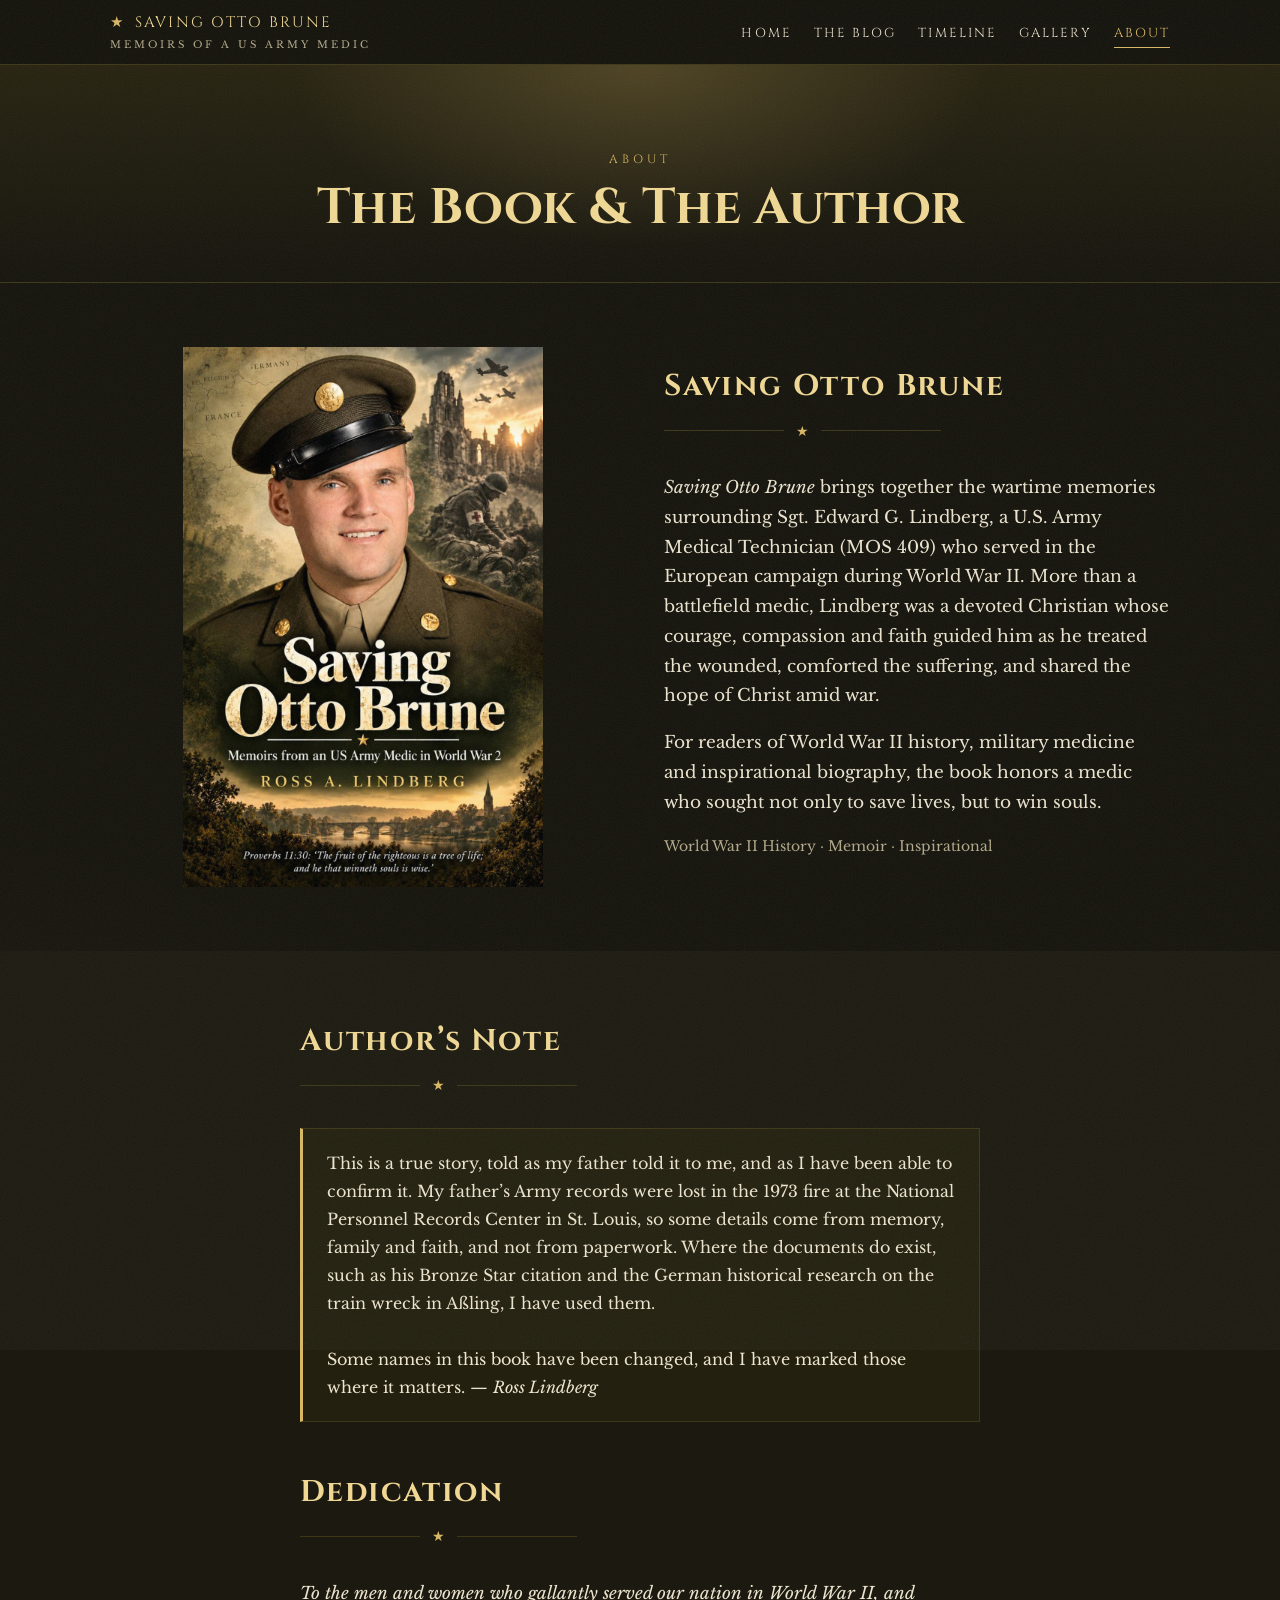
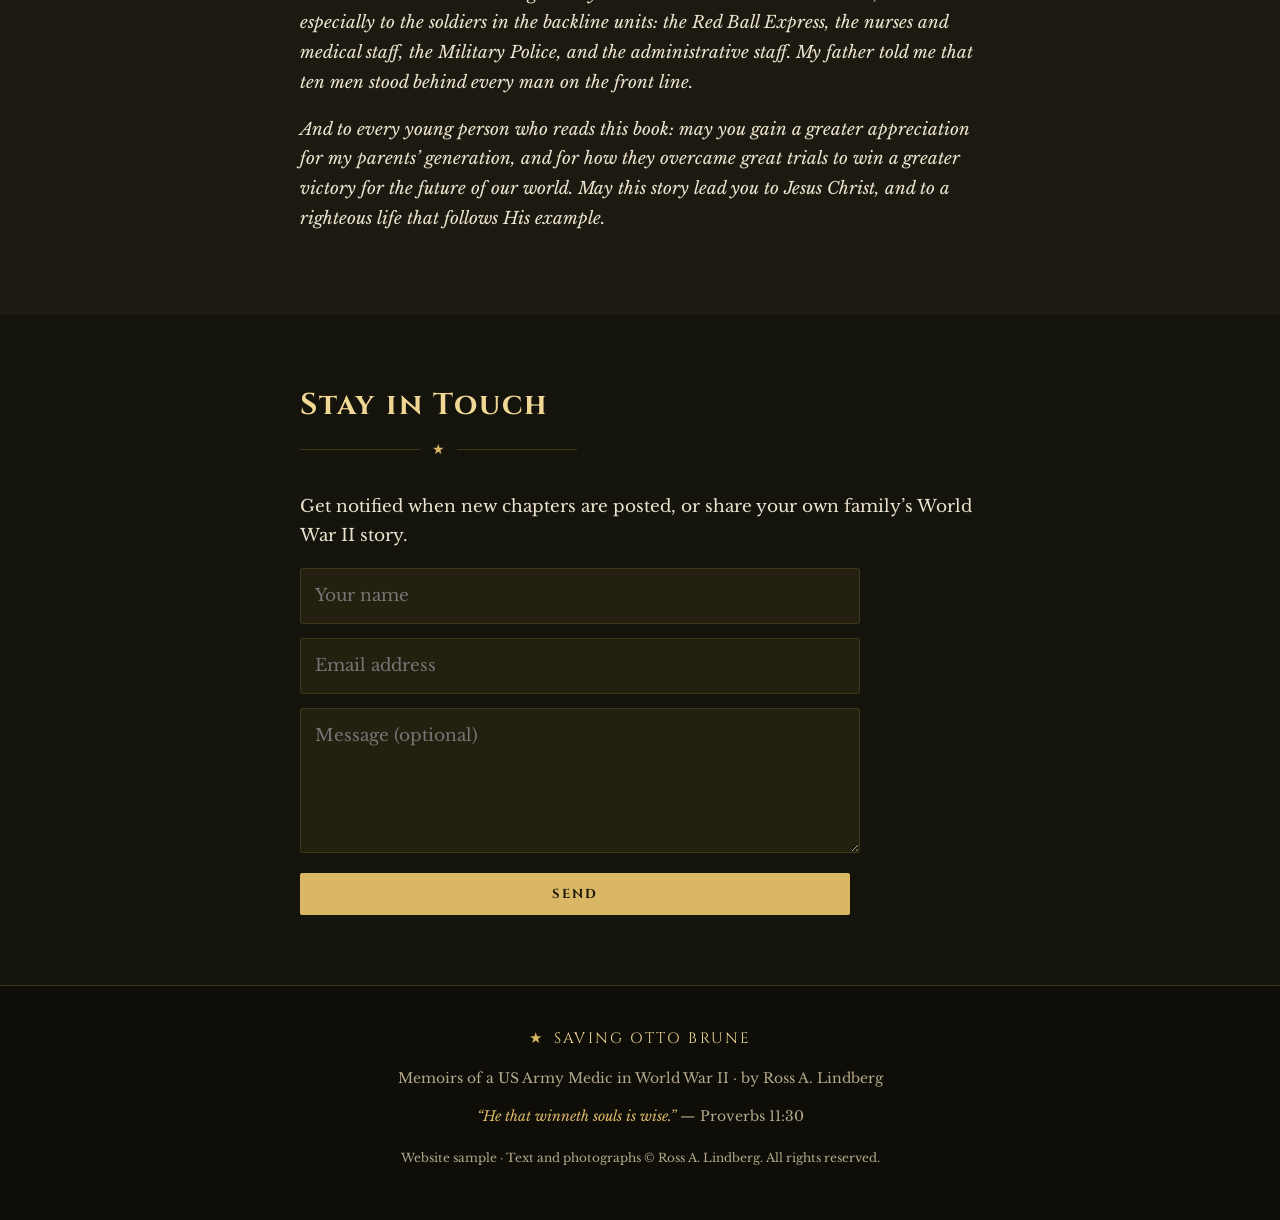
==== commit c47d807c: "images path updated" ====
--- a/about.html
+++ b/about.html
@@ -15,7 +15,7 @@
 <nav><a href="index.html">Home</a><a href="blog.html">The Blog</a><a href="timeline.html">Timeline</a><a href="gallery.html">Gallery</a><a href="about.html" class=on>About</a></nav></div></header>
 <div class="post-head"><div class="narrow"><div class="eyebrow">About</div><h1>The Book &amp; The Author</h1></div></div>
 <section><div class="wrap two">
-<img src="img/cover.jpg" alt="Book cover" style="max-width:360px;margin:0 auto">
+<img src="./img/cover.jpg" alt="Book cover" style="max-width:360px;margin:0 auto">
 <div><h2 class="title">Saving Otto Brune</h2><div class="rule" style="justify-content:flex-start"><span>&#9733;</span></div>
 <p><em>Saving Otto Brune</em> brings together the wartime memories surrounding Sgt. Edward G. Lindberg, a U.S. Army Medical Technician (MOS 409) who served in the European campaign during World War II. More than a battlefield medic, Lindberg was a devoted Christian whose courage, compassion and faith guided him as he treated the wounded, comforted the suffering, and shared the hope of Christ amid war.</p>
 <p>For readers of World War II history, military medicine and inspirational biography, the book honors a medic who sought not only to save lives, but to win souls.</p>
--- a/style.css
+++ b/style.css
@@ -13,6 +13,1114 @@
 a:hover{color:var(--gold2);text-decoration:underline}
 .wrap{max-width:1100px;margin:0 auto;padding:0 20px}
 .narrow{max-width:720px;margin:0 auto;padding:0 20px}
+
+/* --- Scoped Book Showcase Section (No Global Impact) --- */
+/* --- Wrap1 Grid Layout for Book Showcase --- */
+
+/* ==========================================================================
+   Editorial Alternating Vertical Timeline
+   ========================================================================== */
+
+.timeline-section {
+  position: relative;
+  padding: 60px 0 100px;
+  background-color: #1c1a10;
+  overflow: hidden;
+}
+
+.editorial-timeline {
+  position: relative;
+  max-width: 1100px;
+  margin: 0 auto;
+}
+
+/* Continuous Central Spine Line */
+/* --- Progress Bar Timeline Spine --- */
+.timeline-spine {
+  position: absolute;
+  top: 0;
+  bottom: 0;
+  left: 50%;
+  width: 2px;
+  background: rgba(255, 255, 255, 0.1); /* Background background muted track */
+  transform: translateX(-50%);
+  z-index: 1;
+}
+
+/* Active Fill Line (Scroll Fill Effect) */
+.timeline-spine-fill {
+  position: absolute;
+  top: 0;
+  left: 0;
+  width: 100%;
+  height: 0%; /* JavaScript dynamic fill update karega */
+  background: linear-gradient(to bottom, #c5a059, #e6c88b); /* Gold gradient glow */
+  box-shadow: 0 0 12px rgba(197, 160, 89, 0.8);
+  transition: height 0.1s linear;
+}
+
+/* Jab progress line marker tak pohnche tab dot ko highlight karne ke liye */
+.t-dot.active-dot {
+  background: #c5a059 !important;
+  box-shadow: 0 0 14px rgba(197, 160, 89, 0.9) !important;
+  transform: scale(1.3) !important;
+}
+
+/* Mobile Alignment Adjustment */
+@media (max-width: 850px) {
+  .timeline-spine {
+    left: 20px;
+    transform: none;
+  }
+}
+
+/* Timeline Row Layout */
+.t-row {
+  display: flex;
+  align-items: center;
+  margin-bottom: 70px;
+  position: relative;
+  z-index: 2;
+  opacity: 0;
+  transform: translateY(35px);
+  transition: opacity 0.8s cubic-bezier(0.16, 1, 0.3, 1), transform 0.8s cubic-bezier(0.16, 1, 0.3, 1);
+}
+
+.t-row.visible {
+  opacity: 1;
+  transform: translateY(0);
+}
+
+/* Equal Width Sides */
+.t-side {
+  flex: 1;
+  width: 50%;
+  box-sizing: border-box;
+}
+
+.t-side.t-media {
+  padding: 0 40px;
+}
+
+.t-side.t-content {
+  padding: 0 40px;
+}
+
+/* Central Marker Dot */
+.t-dot-wrap {
+  position: absolute;
+  left: 50%;
+  transform: translateX(-50%);
+  display: flex;
+  align-items: center;
+  justify-content: center;
+  z-index: 3;
+}
+
+.t-dot {
+  width: 16px;
+  height: 16px;
+  border-radius: 50%;
+  background: #0b0b0e;
+  border: 2px solid #c5a059;
+  box-shadow: 0 0 10px rgba(197, 160, 89, 0.4);
+  transition: transform 0.3s ease, background 0.3s ease;
+}
+
+.t-row:hover .t-dot {
+  transform: scale(1.3);
+  background: #c5a059;
+}
+
+/* Content Cards */
+.t-card {
+  background: rgba(18, 18, 22, 0.85);
+  border: 1px solid rgba(197, 160, 89, 0.25);
+  border-radius: 6px;
+  padding: 24px 28px;
+  text-align: left;
+  box-shadow: 0 10px 30px rgba(0, 0, 0, 0.5);
+  transition: border-color 0.3s ease, transform 0.3s ease;
+}
+
+.t-card:hover {
+  border-color: rgba(197, 160, 89, 0.5);
+  transform: translateY(-3px);
+}
+
+.t-card .y {
+  font-family: Cinzel, serif;
+  font-size: 14px;
+  letter-spacing: 0.15em;
+  color: #c5a059;
+  display: block;
+  margin-bottom: 8px;
+}
+
+.t-card h3 {
+  font-family: Cinzel, serif;
+  font-size: 1.25rem;
+  color: #f4efe6;
+  margin: 0 0 10px 0;
+}
+
+.t-card p {
+  font-family: 'Libre Baskerville', serif;
+  font-size: 14px;
+  line-height: 1.65;
+  color: #dfd3c3;
+  margin: 0;
+}
+
+/* Image Frame */
+.t-img-frame {
+  position: relative;
+  overflow: hidden;
+  border-radius: 6px;
+  border: 1px solid rgba(197, 160, 89, 0.2);
+  box-shadow: 0 15px 35px rgba(0, 0, 0, 0.6);
+  max-height: 250px;
+}
+
+.t-img {
+  width: 100%;
+  height: 250px;
+  object-fit: cover;
+  display: block;
+  filter: sepia(0.2) contrast(1.05);
+  transition: transform 0.5s ease, filter 0.5s ease;
+}
+
+.t-row:hover .t-img {
+  transform: scale(1.03);
+  filter: sepia(0) contrast(1.1);
+}
+
+/* ==========================================================================
+   Special Wartime Events Styling
+   ========================================================================== */
+
+/* Pearl Harbor */
+.war-card {
+  border-color: rgba(197, 160, 89, 0.45);
+  background: rgba(25, 20, 20, 0.9);
+}
+
+.war-badge {
+  font-family: Cinzel, serif;
+  font-size: 9px;
+  letter-spacing: 0.25em;
+  color: #d9534f;
+  text-transform: uppercase;
+  margin-bottom: 6px;
+}
+
+.war-dot {
+  border-color: #d9534f;
+  box-shadow: 0 0 12px rgba(217, 83, 79, 0.6);
+}
+
+/* Climax Event: July 16, 1945 Aßling Train Wreck */
+.climax-card {
+  border: 1.5px solid #c5a059;
+  background: linear-gradient(135deg, rgba(30, 25, 20, 0.95), rgba(18, 18, 22, 0.95));
+  box-shadow: 0 15px 40px rgba(197, 160, 89, 0.25);
+}
+
+.climax-badge {
+  font-family: Cinzel, serif;
+  font-size: 10px;
+  letter-spacing: 0.3em;
+  color: #c5a059;
+  text-transform: uppercase;
+  margin-bottom: 8px;
+}
+
+.climax-dot {
+  width: 22px;
+  height: 22px;
+  background: #c5a059;
+  border: 3px solid #0b0b0e;
+  box-shadow: 0 0 16px rgba(197, 160, 89, 0.8);
+}
+
+.climax-frame {
+  border: 1.5px solid rgba(197, 160, 89, 0.5);
+}
+
+/* ==========================================================================
+   Mobile & Tablet Responsive Layout
+   ========================================================================== */
+
+@media (max-width: 850px) {
+  .timeline-spine {
+    left: 20px;
+    transform: none;
+  }
+
+  .t-row, .t-row.t-even {
+    flex-direction: column !important;
+    align-items: flex-start;
+    padding-left: 50px;
+    margin-bottom: 50px;
+  }
+
+  .t-side {
+    width: 100% !important;
+    padding: 0 !important;
+  }
+
+  .t-side.t-media {
+    margin-top: 15px;
+  }
+
+  .t-dot-wrap {
+    left: 20px;
+    transform: translateX(-50%);
+    top: 24px;
+  }
+
+  .t-img-frame {
+    height: 180px;
+  }
+
+  .t-img {
+    height: 180px;
+  }
+}
+
+
+
+.pad-class{
+  padding-bottom:200px;
+  padding-top:80px;
+}
+/* --- Featured Memoir Banner Section --- */
+.featured-book-section {
+  position: relative;
+  background-color: #14130c !important; /* Deep charcoal matching your existing dark theme */
+  border-top: 0px solid rgba(197, 160, 89, 0.2); /* Subtle antique gold border */
+  border-bottom: 1px solid rgba(197, 160, 89, 0.2);
+  margin-top: 0px; /* Extra spacing to accommodate the overlapping cover */
+  margin-bottom: 0px;
+  padding: 70px 0;
+}
+
+.featured-book-wrap {
+  display: grid;
+  grid-template-columns: 350px 1fr;
+  gap: 60px;
+  align-items: center;
+  position: relative;
+}
+
+/* Left Column: Overlapping Cover Container */
+.featured-cover-col {
+  position: relative;
+}
+
+/* Overlapping Book Cover Image */
+.featured-book-img {
+  position: absolute;
+  bottom: -70px; /* Extends gracefully past the bottom padding */
+  left: 0;
+  width: 100%;
+  max-width: 500px;
+  height: auto;
+  transform: translateY(96px); /* Pulls the top of the cover up and out of the section */
+  transition: transform 0.3s ease, box-shadow 0.3s ease;
+}
+
+
+/* Right Column: Content Styling */
+.featured-content-col {
+  display: flex;
+  flex-direction: column;
+  justify-content: center;
+  text-align: left;
+}
+
+.featured-eyebrow {
+  font-family: Cinzel, serif;
+  font-size: 12px;
+  letter-spacing: 0.3em;
+  color: #c5a059; /* Antique gold accent */
+  margin-bottom: 12px;
+  text-transform: uppercase;
+}
+
+.featured-title {
+  font-family: Cinzel, serif;
+  font-size: 2.8rem;
+  color: #f4efe6; /* Warm ivory heading */
+  margin-bottom: 18px;
+  line-height: 1.15;
+}
+
+.featured-desc {
+  font-size: 15px;
+  line-height: 1.65;
+  color: #dfd3c3; /* Muted warm ivory body text */
+  margin-bottom: 28px;
+  max-width: 600px;
+}
+
+.featured-action {
+  display: flex;
+  align-items: center;
+}
+
+/* Responsive Tablet & Mobile Adjustments */
+@media (max-width: 900px) {
+  .featured-book-section {
+    margin-top: 50px;
+  }
+  .featured-book-wrap {
+    grid-template-columns: 1fr;
+    gap: 30px;
+    text-align: center;
+  }
+  .featured-cover-col {
+    display: flex;
+    justify-content: center;
+    position: static;
+  }
+  .featured-book-img {
+    position: static;
+    transform: none !important;
+    max-width: 260px;
+    box-shadow: 0 15px 35px rgba(0, 0, 0, 0.6);
+  }
+  .featured-content-col {
+    align-items: center;
+    text-align: center;
+  }
+  .featured-desc {
+    max-width: 100%;
+  }
+}
+
+
+.wrap1 {
+  display: grid !important;
+  grid-template-columns: 700px 1fr !important; /* Left column image ke liye fix, right column text ke liye */
+  gap: 60px !important;
+  align-items: center !important;
+  width: 100%;
+  max-width: 1440px; /* Aapke site ke container width ke mutabiq */
+  margin: 0 auto;
+  padding: 0 20px;
+}
+
+/* Book Image Pane Styling */
+.book-image-pane {
+  display: flex;
+  justify-content: center;
+  align-items: center;
+}
+
+/* Book Cover Image - Bari Size */
+.book-showcase-img {
+  width: 100% !important;
+  max-width: 100% !important; /* Image ka bara size jo khul kar nazar aaye */
+  height: auto !important;
+  border-radius: 8px;
+  display: block;
+  padding:0px;
+}
+
+/* Book Text Pane */
+.book-text-pane {
+  width: 100%;
+}
+
+/* Mobile & Tablet Responsive (Screens below 900px) */
+@media (max-width: 900px) {
+  .wrap1 {
+    grid-template-columns: 1fr !important; /* Mobile par single column ho jaye ga */
+    text-align: center;
+    gap: 30px !important;
+  }
+  
+  .book-showcase-img {
+    max-width: 260px !important; /* Mobile ke liye proper compact size */
+    margin: 0 auto;
+  }
+
+  .wrap1 .rule {
+    justify-content: center !important;
+  }
+}
+/* --- Cinematic Memoir Footer (Left-Aligned) --- */
+footer.cinematic-footer {
+  /* Dark overlay gradient + background image combined */
+  background: linear-gradient(rgba(11, 11, 14, 0.72), rgba(11, 11, 14, 0.56)), 
+              url('././img/herobg.png') bottom center / cover no-repeat;
+  color: #dfd3c3;
+  font-family: serif;
+  border-top: 1px solid rgba(210, 180, 140, 0.15);
+  padding-top: 70px;
+  margin-top: 0px;
+  text-align: left !important; /* Forces left alignment globally inside footer */
+}
+
+/* Multi-Column Grid Layout */
+.footer-grid {
+  display: grid;
+  grid-template-columns: 2fr 1fr 1fr 1.5fr;
+  gap: 40px;
+  padding-bottom: 50px;
+  text-align: left;
+}
+
+.footer-col {
+  text-align: left;
+}
+
+.footer-col .brand {
+  font-family: Cinzel, serif;
+  font-size: 20px;
+  letter-spacing: 0.1em;
+  color: #f4efe6;
+  display: block;
+  margin-bottom: 6px;
+  text-align: left;
+}
+
+.footer-subtitle {
+  font-size: 13px;
+  color: var(--muted);
+  letter-spacing: 0.05em;
+  margin-bottom: 16px;
+  text-align: left;
+}
+
+.footer-divider {
+  color: #c5a059;
+  font-size: 14px;
+  margin-bottom: 16px;
+  opacity: 0.8;
+  text-align: left;
+}
+
+.footer-desc {
+  font-size: 13px;
+  line-height: 1.6;
+  color: var(--muted);
+  max-width: 320px;
+  text-align: left;
+}
+
+/* Column Headings */
+.footer-heading {
+  font-family: Cinzel, serif;
+  font-size: 12px;
+  letter-spacing: 0.25em;
+  color: #c5a059;
+  text-transform: uppercase;
+  margin:0px 0px 20px 0px;
+  text-align: left;
+}
+
+/* Navigation Links List */
+.footer-links {
+  list-style: none;
+  padding: 0;
+  margin: 0;
+  display: flex;
+  flex-direction: column;
+  gap: 10px;
+  text-align: left;
+}
+
+.footer-links li {
+  text-align: left;
+}
+
+.footer-links a {
+  color: #cfc5b4;
+  margin: 0px;
+  text-decoration: none;
+  font-size: 14px;
+  display: inline-block;
+  transition: color 0.25s ease, transform 0.25s ease;
+}
+
+.footer-links a:hover {
+  color: #f4efe6;
+  transform: translateX(5px); /* Smooth subtle right motion */
+}
+
+/* Quote Box Styling */
+.footer-quote-box {
+  position: relative;
+  padding-left: 16px;
+  border-left: 1px solid rgba(197, 160, 89, 0.4);
+  text-align: left;
+}
+
+.quote-mark {
+  font-size: 32px;
+  color: #c5a059;
+  opacity: 0.4;
+  line-height: 0.5;
+  display: block;
+  margin-bottom: 8px;
+  text-align: left;
+}
+
+.verse-text {
+  font-size: 15px;
+  line-height: 1.5;
+  color: #e6ded6;
+  margin-bottom: 8px;
+  text-align: left;
+}
+
+.verse-ref {
+  font-size: 12px;
+  letter-spacing: 0.1em;
+  color: var(--muted);
+  font-family: Cinzel, serif;
+  display: block;
+  text-align: left;
+}
+
+/* Bottom Copyright Bar */
+.footer-bottom-bar {
+  border-top: 1px solid rgba(255, 255, 255, 0.05);
+  padding: 20px 0;
+  background-color: rgba(0, 0, 0, 0.2);
+}
+
+.bottom-bar-content {
+  display: flex;
+  justify-content: space-between;
+  align-items: center;
+  font-size: 12px;
+  color: var(--muted);
+  text-align: left;
+}
+
+.copyright-text {
+  text-align: left;
+  margin: 0;
+}
+
+.back-to-top {
+  color: #c5a059;
+  text-decoration: none;
+  letter-spacing: 0.05em;
+  transition: opacity 0.2s ease;
+}
+
+.back-to-top:hover {
+  opacity: 0.8;
+  text-decoration: underline;
+}
+
+/* Responsive Adjustments */
+@media (max-width: 900px) {
+  .footer-grid {
+    grid-template-columns: 1fr 1fr;
+    gap: 30px;
+  }
+}
+
+@media (max-width: 600px) {
+  .footer-grid {
+    grid-template-columns: 1fr;
+    gap: 35px;
+  }
+  .bottom-bar-content {
+    flex-direction: column;
+    align-items: flex-start; /* Mobile par bhi bottom bar items left align honge */
+    gap: 12px;
+  }
+}
+
+
+
+/* --- Transparent Header Overlaying the Banner --- */
+/* --- New Cinematic Header (Transparent & Sticky) --- */
+header.cinematic-header {
+  position: absolute;
+  top: 0;
+  left: 0;
+  width: 100%;
+  background: transparent; /* Shuru mein bilkul transparent */
+  z-index: 10000;
+  transition: background-color 0.3s ease, box-shadow 0.3s ease, padding 0.3s ease;
+  border-bottom: 1px solid rgba(255, 255, 255, 0.08);
+  padding: 18px 0;
+}
+
+/* Scroll hone par sticky state with background #1A1912 */
+header.cinematic-header.scrolled {
+  position: fixed;
+  background-color: #1A1912 !important;
+  box-shadow: 0 4px 25px rgba(0, 0, 0, 0.7);
+  border-bottom: none;
+  padding: 12px 0;
+}
+
+/* Header inner layout adjustments agar zaroorat ho */
+header.cinematic-header .wrap {
+  display: flex;
+  justify-content: space-between;
+  align-items: center;
+}
+
+
+
+/* --- Cinematic Editorial Hero (Bottom Aligned) --- */
+.herobaner.cinematic-editorial-hero {
+  position: relative;
+  width: 100%;
+  min-height: 90vh;
+  min-height: 90svh;
+  display: flex;
+  align-items: flex-end; /* Saari chezein bottom par laane ke liye */
+  justify-content: center;
+  overflow: hidden;
+  background-color: #050508;
+  padding:0px;
+}
+
+/* Background Video Styling */
+.editorial-bg-video {
+  position: absolute;
+  top: 50%;
+  left: 50%;
+  min-width: 100%;
+  min-height: 100%;
+  width: auto;
+  height: auto;
+  z-index: 1;
+  transform: translate(-50%, -50%);
+  object-fit: cover;
+  filter: brightness(0.9) contrast(1.1);
+}
+
+/* Ground atmospheric haze & vignette overlay */
+.ground-haze-overlay {
+  position: absolute;
+  inset: 0;
+  background: radial-gradient(circle at center 45%, rgba(5,5,8,0.1) 0%, rgba(5,5,8,0.8) 80%),
+              linear-gradient(to top, rgba(5,5,8,0.55) 0%, transparent 50%);
+  z-index: 2;
+  pointer-events: none;
+}
+
+/* Ember canvas layering */
+.herobaner #embers {
+  position: absolute;
+  inset: 0;
+  width: 100%;
+  height: 100%;
+  z-index: 3;
+  pointer-events: none;
+}
+
+/* Editorial Side Accents Position */
+.editorial-side-left {
+  position: absolute;
+  left: 40px;
+  bottom: 80px;
+  z-index: 5;
+  writing-mode: vertical-lr;
+  transform: rotate(180deg);
+  pointer-events: none;
+}
+
+.vertical-label {
+  font-family: Cinzel, serif;
+  font-size: 11px;
+  letter-spacing: 0.35em;
+  color: var(--muted);
+  opacity: 0.7;
+}
+
+.editorial-side-right {
+  position: absolute;
+  right: 40px;
+  bottom: 80px;
+  z-index: 5;
+  display: flex;
+  flex-direction: column;
+  align-items: center;
+  gap: 12px;
+  pointer-events: none;
+}
+
+.scroll-cue {
+  font-family: Cinzel, serif;
+  font-size: 10px;
+  letter-spacing: 0.3em;
+  color: var(--muted);
+  writing-mode: vertical-lr;
+  opacity: 0.7;
+}
+
+.scroll-line {
+  width: 1px;
+  height: 50px;
+  background: linear-gradient(to bottom, var(--muted), transparent);
+  opacity: 0.4;
+}
+
+/* Wrapper & Bottom Layout Fix */
+.hero-wrap-editorial {
+  position: relative;
+  z-index: 6;
+  width: 100%;
+  height: 100%;
+  display: flex;
+  align-items: flex-end;
+  justify-content: center;
+  padding-bottom: 0vh;
+}
+
+.hero-wrapper {
+  position: relative;
+  width: 100%;
+  max-width: 1100px;
+  height: 75vh; /* Soldier aur content ko bottom area mein contain karne ke liye */
+  display: flex;
+  flex-direction: column;
+  align-items: center;
+  justify-content: flex-end;
+  text-align: center;
+}
+
+/* Grandfather Character Cutout - Bottom Anchored */
+.grandfather-img {
+  position: absolute;
+  bottom: 0;
+  left: 50%;
+  transform: translateX(-50%);
+  max-height: 72vh;
+  width: auto;
+  object-fit: contain;
+  z-index: 4;
+  pointer-events: none;
+  filter: drop-shadow(0 25px 50px rgba(0,0,0,0.85));
+  opacity: 0;
+  animation: soldierCinematicEntrance 1.6s cubic-bezier(0.16, 1, 0.3, 1) forwards;
+}
+
+@keyframes soldierCinematicEntrance {
+  0% {
+    opacity: 0;
+    transform: translateX(-50%) translateY(25px);
+  }
+  100% {
+    opacity: 1;
+    transform: translateX(-50%) translateY(0);
+  }
+}
+
+/* Narrative & Title Composition Container */
+.hero-narrative-container {
+  position: relative;
+  z-index: 7;
+  max-width: 1090px;
+  margin: 0 auto;
+  padding: 0px;
+  margin-bottom: 1vh;
+}
+
+.hero-eyebrow {
+  font-family: Cinzel, serif;
+  font-size: 12px;
+  letter-spacing: 0.28em;
+  color: #dfd3c3;
+  margin-bottom: 10px;
+  opacity: 0.9;
+  text-shadow: 0 2px 8px rgba(0,0,0,0.8);
+}
+
+.cinematic-title {
+  margin: 0px;
+  font-size: 100px;
+  line-height: 100px;
+  text-shadow: 0 6px 25px rgba(0,0,0,0.9), 0 2px 8px rgba(0,0,0,0.85);
+}
+
+.hero-subtext {
+  font-family: serif;
+  font-style: italic;
+  font-size: 18px;
+  color: #e6ded6;
+  margin-bottom: 18px;
+  letter-spacing: 0.03em;
+  text-shadow: 0 2px 10px rgba(0,0,0,0.9);
+}
+
+.hero-cta-group {
+  display: flex;
+  justify-content: center;
+  gap: 16px;
+  flex-wrap: wrap;
+}
+
+/* Reduced Motion Compliance */
+@media (prefers-reduced-motion: reduce) {
+  .grandfather-img {
+    animation: none !important;
+    opacity: 1;
+    transform: translateX(-50%) translateY(0);
+  }
+}
+
+/* Responsive Adjustments */
+@media (max-width: 900px) {
+  .editorial-side-left,
+  .editorial-side-right {
+    display: none;
+  }
+  .grandfather-img {
+    max-height: 60vh;
+  }
+  .cinematic-title {
+    font-size: 2.2rem !important;
+  }
+}
+
+
+
+/* Section Setup */
+.quote-section {
+  position: relative;
+  overflow: hidden;
+  padding: 100px 20px;
+  text-align: center;
+  height: 70vh !important;
+  display: flex !important;
+  flex-direction: column !important;
+  justify-content: center !important;
+}
+
+/* Quote Text ko Bara Karna (Aap apni marzi se px mazeed barha sakte hain) */
+.quote-section .quote {
+  font-size: 38px !important; /* Pehle 24px tha, ab bara kar diya hai */
+  font-weight: 500;
+  color: #fff;
+  max-width: 800px;
+  margin: 0 auto;
+}
+
+/* Background Images Container */
+.quote-bg-images {
+  position: absolute;
+  top: 0;
+  left: 0;
+  width: 100%;
+  height: 100%;
+  pointer-events: none;
+  z-index: 1;
+}
+
+/* Individual Fading Image Styling */
+.bg-img {
+  position: absolute;
+  width: 200px;  /* Image ki width */
+  height: 300px; /* Image ki height */
+  background-size: cover;
+  background-position: center;
+  border-radius: 8px;
+  box-shadow: 0 10px 30px rgba(0, 0, 0, 0.1);
+  opacity: 0;
+  /* Total 16 seconds ka loop (4 images hain, har ek 4s ke delay par chalegi) */
+  animation: fadeLoop 16s infinite ease-in-out;
+}
+
+/* Fade-In & Fade-Out Keyframes Animation */
+@keyframes fadeLoop {
+  0% {
+    opacity: 0;
+    transform: scale(0.9);
+  }
+  15% {
+    opacity: 0.8; /* Image visible hogi */
+    transform: scale(1);
+  }
+  30% {
+    opacity: 0;
+    transform: scale(1.05);
+  }
+  100% {
+    opacity: 0;
+  }
+}
+
+
+/* Main Section Setup */
+.journey-section {
+  position: relative;
+  overflow: hidden;
+  padding: 80px 0;
+  color: #fff;
+}
+
+/* Background Video Styling */
+.bg-video {
+  position: absolute;
+  top: 50%;
+  left: 50%;
+  min-width: 100%;
+  min-height: 100%;
+  width: auto;
+  height: auto;
+  z-index: 1;
+  transform: translate(-50%, -50%);
+  object-fit: cover;
+  filter: brightness(0.4); /* Video ko thoda dark karne ke liye taakay text clear parha jaye */
+}
+
+/* Content ko Video ke Upar Rakhne ke liye */
+.journey-section .wrap {
+  position: relative;
+  z-index: 2;
+}
+
+/* Timeline Layout Setup */
+.journey {
+  position: relative;
+  display: flex;
+  justify-content: space-between;
+  align-items: flex-start;
+  margin-top: 50px;
+}
+
+/* 1. Line ko Dots ke Niche (Back Par) Bhejne ka Main Code */
+.journey::before {
+  content: '';
+  position: absolute;
+  top: 20px; /* Adjust according to dot position */
+  left: 0;
+  width: 100%;
+  height: 2px;
+  background: rgba(255, 255, 255, 0.3);
+  z-index: 1; /* Line piche rahegi */
+}
+
+/* 2. Number Dots Ko Line ke Ooper Karne Ka Fix */
+.stop {
+  position: relative;
+  z-index: 2; /* Stop items line ke upar rahenge */
+  text-align: center;
+}
+
+.dot {
+  position: relative;
+  z-index: 3; /* Number circle bilkul top par hoga */
+  width: 40px;
+  height: 40px;
+  border-radius: 50%;
+  background: #111; /* Background zaroori hai taakay line piche chup jaye */
+  border: 2px solid #fff;
+  display: flex;
+  align-items: center;
+  justify-content: center;
+  margin: 0 auto 15px auto;
+  font-weight: bold;
+}
+
+/* Stop items par cursor pointer */
+.journey .stop {
+  cursor: pointer;
+}
+
+/* Hover Card Styling (Left Image, Right Text Layout) */
+.journey-hover-card {
+  position: absolute;
+  width: 370px;
+  background: rgba(15, 15, 15, 0.95);
+  border: 1px solid rgba(255, 255, 255, 0.2);
+  border-radius: 8px;
+  padding: 10px;
+  display: flex;
+  gap: 12px;
+  align-items: center;
+  box-shadow: 0 10px 30px rgba(0, 0, 0, 0.7);
+  opacity: 0;
+  visibility: hidden;
+  transform: translate(-50%, 10px);
+  transition: opacity 0.25s ease, transform 0.25s ease;
+  z-index: 99999;
+  pointer-events: none;
+}
+
+.journey-hover-card.active {
+  opacity: 1;
+  visibility: visible;
+  transform: translate(-50%, -50%);
+}
+
+/* Card Left Image */
+.journey-hover-card .card-img {
+  width: 150px;
+  height: 150px;
+  background-size: cover;
+  background-position: center;
+  border-radius: 6px;
+  flex-shrink: 0;
+}
+
+/* Card Right Content */
+.journey-hover-card .card-content h5 {
+  margin: 0 0 5px 0;
+  font-size: 14px;
+  color: #fff;
+  font-family: inherit;
+}
+
+.journey-hover-card .card-content p {
+  margin: 0;
+  font-size: 11px;
+  color: var(--muted);
+  line-height: 1.3;
+}
+
+.stats {
+  display: flex;
+  justify-content: space-between;
+  gap: 20px;
+}
+
+.stat {
+  position: relative;
+  flex: 1;
+  padding: 20px;
+  border: 1px solid rgba(255, 255, 255, 0.1);
+  text-align: center;
+  transition: all 0.3s ease;
+}
+
+/* Jab mouse box par aaye toh default cursor khatam ho jaye */
+.stat:hover {
+  cursor: none;
+  background-color: rgba(255, 255, 255, 0.05);
+}
+
+/* Custom Floating Book Cover Cursor */
+.book-cursor {
+  position: fixed;
+  pointer-events: none; /* Mouse clicks ko block na kare */
+  width:250px;   /* Book cover ki width (aap change kar sakte hain) */
+  height: 300px;  /* Book cover ki height */
+  background-size: cover;
+  background-position: center;
+  border-radius: 4px;
+  box-shadow: 0 10px 25px rgba(0, 0, 0, 0.6);
+  transform: translate(-50%, -50%); /* Mouse ke bilkul center mein rahe ga */
+  opacity: 0;
+  transition: opacity 0.15s ease;
+  z-index: 99999;
+}
+
+
 
 header.site{position:sticky;top:0;z-index:20;background:rgba(20,19,12,.92);backdrop-filter:blur(8px);border-bottom:1px solid var(--line)}
 header.site .wrap{display:flex;align-items:center;justify-content:space-between;gap:16px;min-height:64px;flex-wrap:wrap}
@@ -59,10 +1167,9 @@
 .card a.stretch{color:inherit}
 .card a.stretch:hover{text-decoration:none}
 
-.band{background:var(--bg2);border-top:1px solid var(--line);border-bottom:1px solid var(--line)}
+.band{background:var(--bg2);border-top:0px solid var(--line);border-bottom:0px solid var(--line)}
 .two{display:grid;grid-template-columns:1fr 1fr;gap:48px;align-items:center}
 @media(max-width:820px){.two{grid-template-columns:1fr}}
-.two img{border:1px solid var(--line);box-shadow:0 14px 40px rgba(0,0,0,.45)}
 
 /* timeline */
 .timeline{position:relative;margin:30px 0 0;padding-left:30px;border-left:2px solid var(--line)}
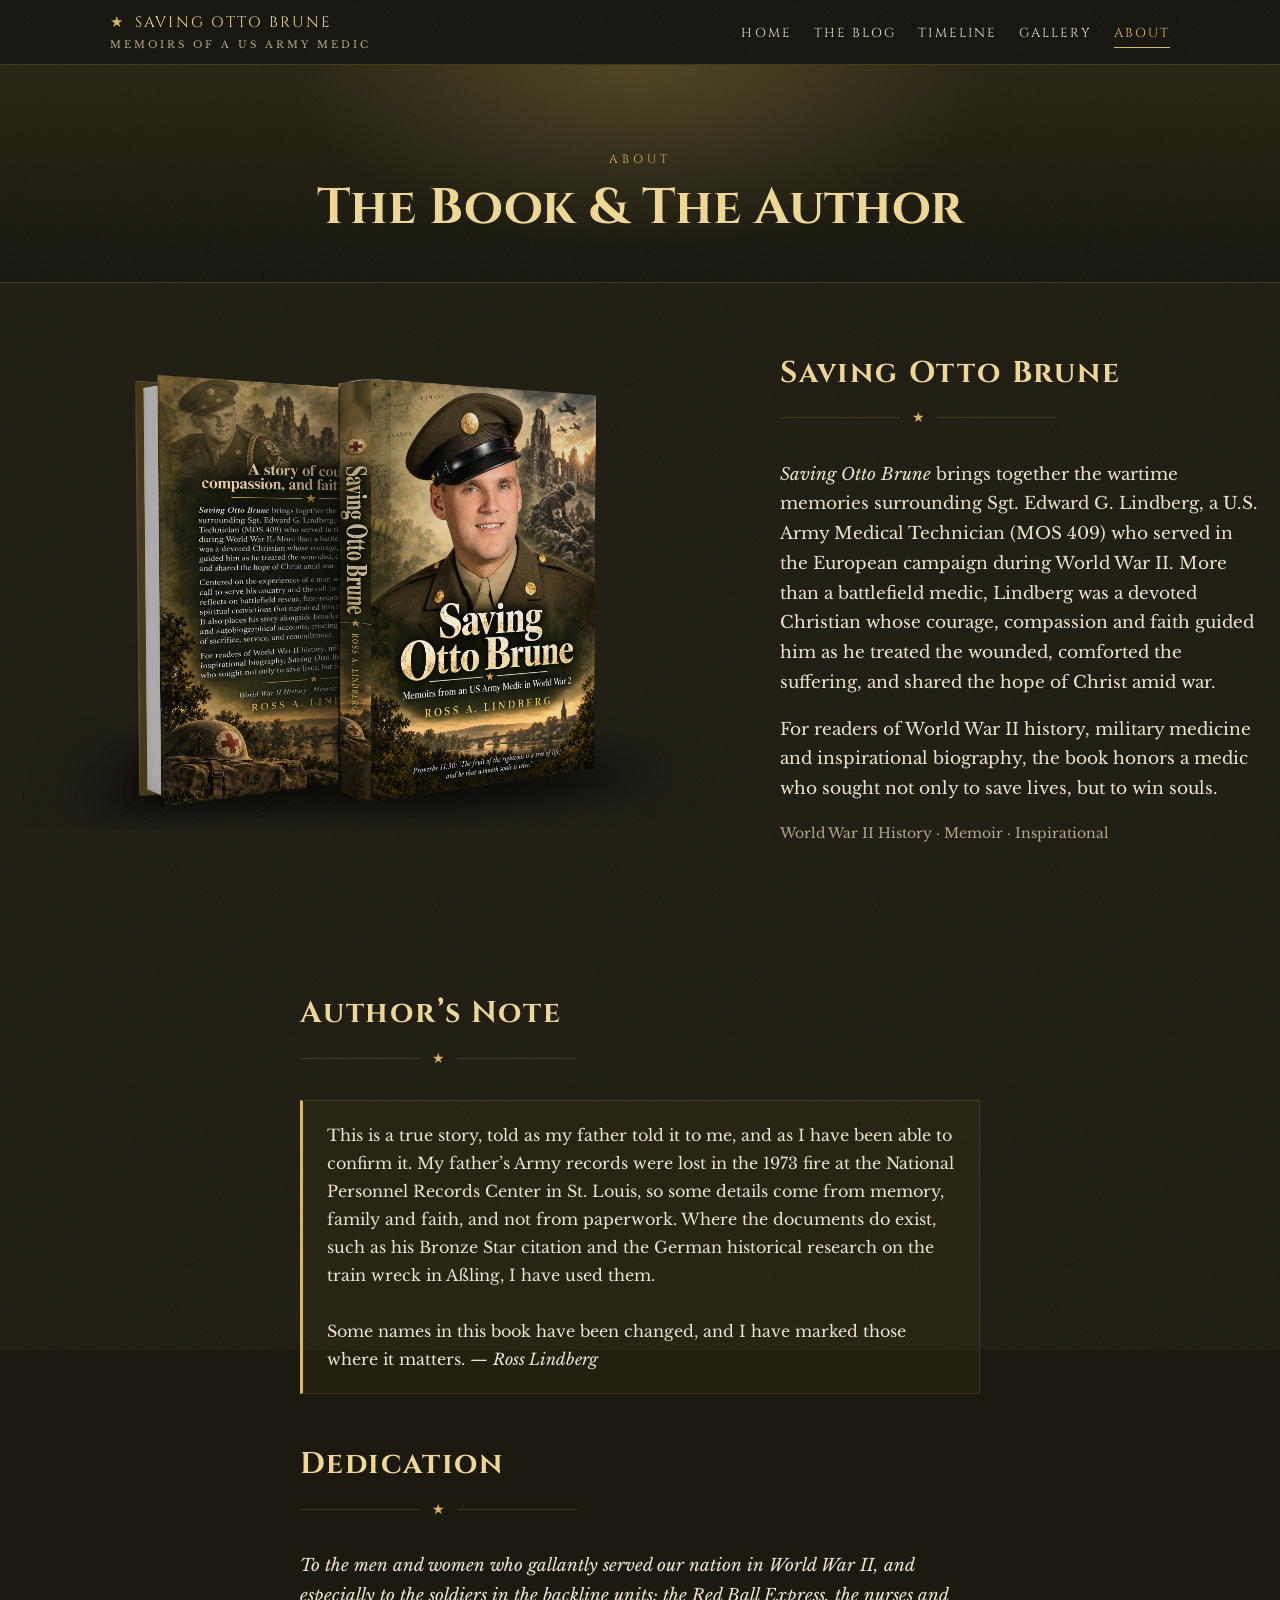
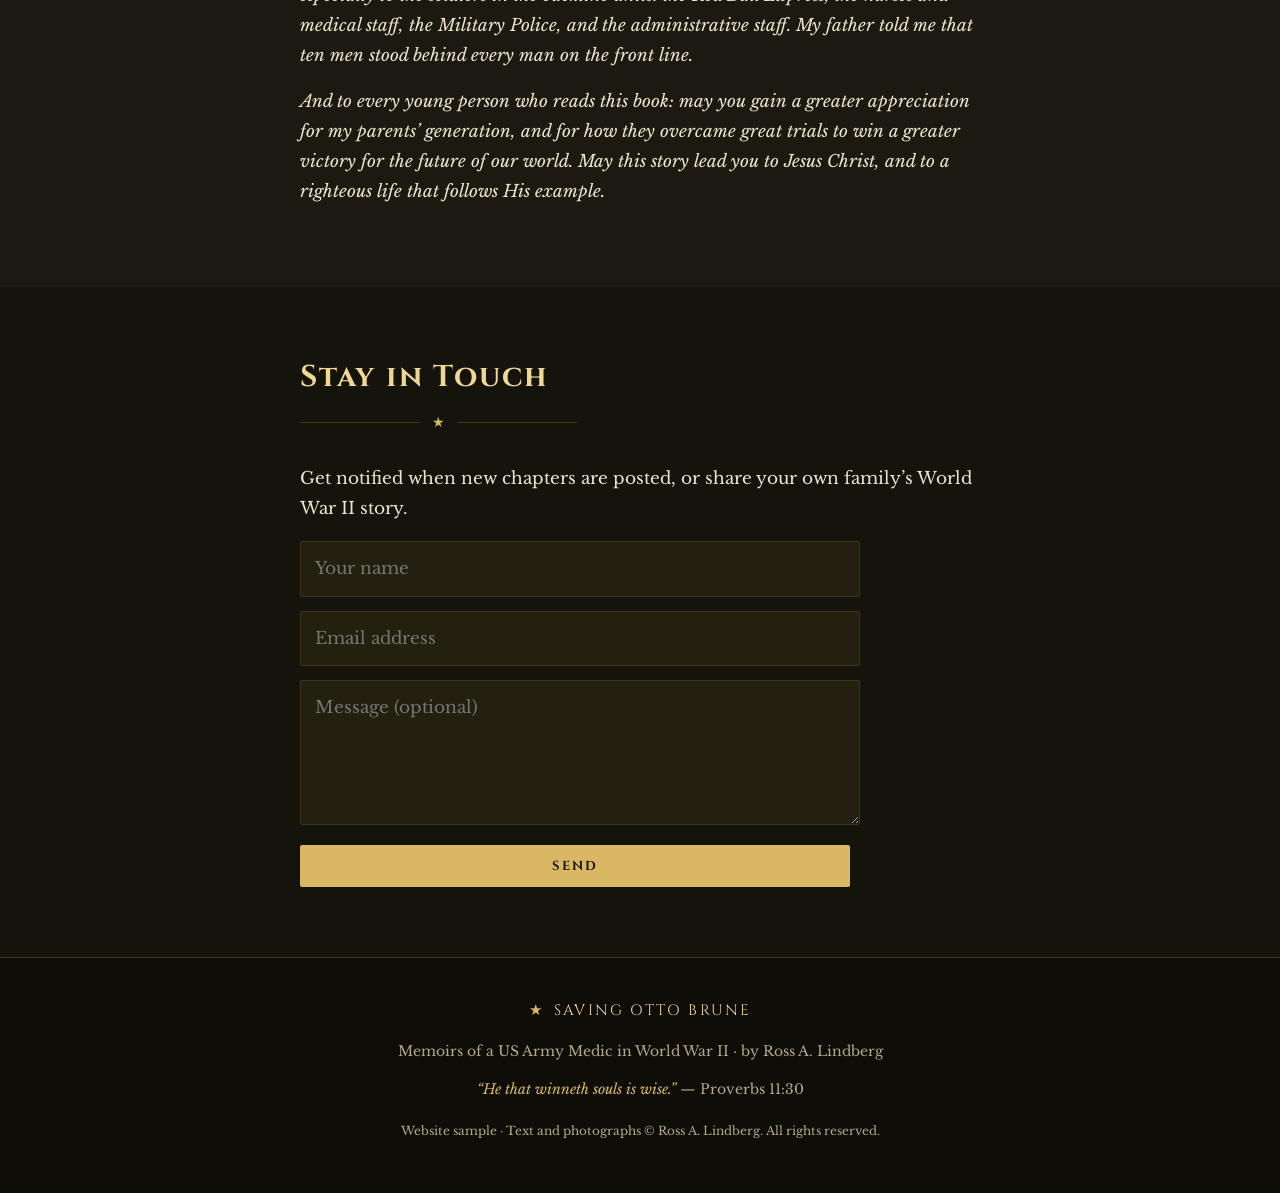
==== commit 968bce0e: "about sec completed" ====
--- a/about.html
+++ b/about.html
@@ -1,39 +1,210 @@
 <!doctype html>
-<html lang="en"><head><meta charset="utf-8">
-<meta name="viewport" content="width=device-width,initial-scale=1">
-<title>About | Saving Otto Brune</title>
-<meta name="description" content="Memoirs of a US Army Medic in World War II, by Ross A. Lindberg.">
-<link rel="preconnect" href="https://fonts.googleapis.com"><link rel="preconnect" href="https://fonts.gstatic.com" crossorigin>
-<link href="https://fonts.googleapis.com/css2?family=Cinzel:wght@400;600;700&family=Libre+Baskerville:ital,wght@0,400;0,700;1,400&display=swap" rel="stylesheet">
-<link rel="stylesheet" href="style.css"><link rel="stylesheet" href="premium.css">
-<script>document.documentElement.classList.add("js")</script>
-</head><body>
-<div id="pre"><svg viewBox="0 0 100 100"><path d="M50 6l13 28 30 4-22 21 6 30-27-15-27 15 6-30L7 38l30-4z"/></svg><b>SAVING OTTO BRUNE</b></div>
-<div id="bar"></div><button id="top" aria-label="Back to top">&uarr;</button>
-<header class="site"><div class="wrap">
-<a class="brand" href="index.html" style="text-decoration:none">Saving Otto Brune<small>Memoirs of a US Army Medic</small></a>
-<nav><a href="index.html">Home</a><a href="blog.html">The Blog</a><a href="timeline.html">Timeline</a><a href="gallery.html">Gallery</a><a href="about.html" class=on>About</a></nav></div></header>
-<div class="post-head"><div class="narrow"><div class="eyebrow">About</div><h1>The Book &amp; The Author</h1></div></div>
-<section><div class="wrap two">
-<img src="./img/cover.jpg" alt="Book cover" style="max-width:360px;margin:0 auto">
-<div><h2 class="title">Saving Otto Brune</h2><div class="rule" style="justify-content:flex-start"><span>&#9733;</span></div>
-<p><em>Saving Otto Brune</em> brings together the wartime memories surrounding Sgt. Edward G. Lindberg, a U.S. Army Medical Technician (MOS 409) who served in the European campaign during World War II. More than a battlefield medic, Lindberg was a devoted Christian whose courage, compassion and faith guided him as he treated the wounded, comforted the suffering, and shared the hope of Christ amid war.</p>
-<p>For readers of World War II history, military medicine and inspirational biography, the book honors a medic who sought not only to save lives, but to win souls.</p>
-<p style="color:var(--muted);font-size:14px">World War II History &middot; Memoir &middot; Inspirational</p></div></div></section>
-<section class="band"><div class="narrow"><h2 class="title">Author&rsquo;s Note</h2><div class="rule" style="justify-content:flex-start"><span>&#9733;</span></div>
-<div class="note">This is a true story, told as my father told it to me, and as I have been able to confirm it. My father&rsquo;s Army records were lost in the 1973 fire at the National Personnel Records Center in St. Louis, so some details come from memory, family and faith, and not from paperwork. Where the documents do exist, such as his Bronze Star citation and the German historical research on the train wreck in A&szlig;ling, I have used them.<br><br>Some names in this book have been changed, and I have marked those where it matters. &mdash; <em>Ross Lindberg</em></div>
-<h2 class="title" style="margin-top:44px">Dedication</h2><div class="rule" style="justify-content:flex-start"><span>&#9733;</span></div>
-<p style="font-style:italic">To the men and women who gallantly served our nation in World War II, and especially to the soldiers in the backline units: the Red Ball Express, the nurses and medical staff, the Military Police, and the administrative staff. My father told me that ten men stood behind every man on the front line.</p>
-<p style="font-style:italic">And to every young person who reads this book: may you gain a greater appreciation for my parents&rsquo; generation, and for how they overcame great trials to win a greater victory for the future of our world. May this story lead you to Jesus Christ, and to a righteous life that follows His example.</p></div></section>
-<section id="contact"><div class="narrow"><h2 class="title">Stay in Touch</h2><div class="rule" style="justify-content:flex-start"><span>&#9733;</span></div>
-<p>Get notified when new chapters are posted, or share your own family&rsquo;s World War II story.</p>
-<form class="contact" onsubmit="event.preventDefault();this.innerHTML='<p><b>Thank you.</b> (Sample form &mdash; not connected yet.)</p>'">
-<input required placeholder="Your name"><input type="email" required placeholder="Email address"><textarea rows="4" placeholder="Message (optional)"></textarea><button class="btn" type="submit">Send</button></form></div></section>
-<footer><div class="wrap">
-<span class="brand">Saving Otto Brune</span>
-<p>Memoirs of a US Army Medic in World War II &middot; by Ross A. Lindberg</p>
-<p><em>&ldquo;He that winneth souls is wise.&rdquo;</em> &mdash; Proverbs 11:30</p>
-<p style="font-size:12px;margin-top:18px">Website sample &middot; Text and photographs &copy; Ross A. Lindberg. All rights reserved.</p>
-</div></footer>
-<script src="script.js"></script>
-</body></html>+<html lang="en">
+  <head>
+    <meta charset="utf-8" />
+    <meta name="viewport" content="width=device-width,initial-scale=1" />
+    <title>About | Saving Otto Brune</title>
+    <meta
+      name="description"
+      content="Memoirs of a US Army Medic in World War II, by Ross A. Lindberg."
+    />
+    <link rel="preconnect" href="https://fonts.googleapis.com" />
+    <link rel="preconnect" href="https://fonts.gstatic.com" crossorigin />
+    <link
+      href="https://fonts.googleapis.com/css2?family=Cinzel:wght@400;600;700&family=Libre+Baskerville:ital,wght@0,400;0,700;1,400&display=swap"
+      rel="stylesheet"
+    />
+    <link rel="stylesheet" href="style.css" />
+    <link rel="stylesheet" href="premium.css" />
+    <script>
+      document.documentElement.classList.add("js");
+    </script>
+  </head>
+  <body>
+    <div id="pre">
+      <svg viewBox="0 0 100 100">
+        <path
+          d="M50 6l13 28 30 4-22 21 6 30-27-15-27 15 6-30L7 38l30-4z"
+        /></svg
+      ><b>SAVING OTTO BRUNE</b>
+    </div>
+    <div id="bar"></div>
+    <button id="top" aria-label="Back to top">&uarr;</button>
+    <header class="site">
+      <div class="wrap">
+        <a class="brand" href="index.html" style="text-decoration: none"
+          >Saving Otto Brune<small>Memoirs of a US Army Medic</small></a
+        >
+        <nav>
+          <a href="index.html">Home</a><a href="blog.html">The Blog</a
+          ><a href="timeline.html">Timeline</a><a href="gallery.html">Gallery</a
+          ><a href="about.html" class="on">About</a>
+        </nav>
+      </div>
+    </header>
+    <div class="post-head">
+      <div class="narrow">
+        <div class="eyebrow">About</div>
+        <h1>The Book &amp; The Author</h1>
+      </div>
+    </div>
+    <!-- <section>
+      <div class="wrap two">
+        <img
+          src="./img/BOOKCOVER.png"
+          alt="Book cover"
+          style="max-width: 360px; margin: 0 auto"
+        />
+        <div>
+          <h2 class="title">Saving Otto Brune</h2>
+          <div class="rule" style="justify-content: flex-start">
+            <span>&#9733;</span>
+          </div>
+          <p>
+            <em>Saving Otto Brune</em> brings together the wartime memories
+            surrounding Sgt. Edward G. Lindberg, a U.S. Army Medical Technician
+            (MOS 409) who served in the European campaign during World War II.
+            More than a battlefield medic, Lindberg was a devoted Christian
+            whose courage, compassion and faith guided him as he treated the
+            wounded, comforted the suffering, and shared the hope of Christ amid
+            war.
+          </p>
+          <p>
+            For readers of World War II history, military medicine and
+            inspirational biography, the book honors a medic who sought not only
+            to save lives, but to win souls.
+          </p>
+          <p style="color: var(--muted); font-size: 14px">
+            World War II History &middot; Memoir &middot; Inspirational
+          </p>
+        </div>
+      </div>
+    </section> -->
+
+
+    <section class="band">
+  <div class="wrap1 book-showcase-container">
+    
+    <!-- Book Image Pane -->
+    <div class="book-image-pane">
+      <img
+        src="./img/BOOKCOVER.png"
+        alt="Book Cover"
+        class="book-showcase-img"
+      />
+    </div>
+
+    <!-- Book Text Pane -->
+    <div class="book-text-pane">
+      <h2 class="title">Saving Otto Brune</h2>
+      <div class="rule" style="justify-content: flex-start">
+        <span>&#9733;</span>
+      </div>
+     <p>
+            <em>Saving Otto Brune</em> brings together the wartime memories
+            surrounding Sgt. Edward G. Lindberg, a U.S. Army Medical Technician
+            (MOS 409) who served in the European campaign during World War II.
+            More than a battlefield medic, Lindberg was a devoted Christian
+            whose courage, compassion and faith guided him as he treated the
+            wounded, comforted the suffering, and shared the hope of Christ amid
+            war.
+          </p>
+          <p>
+            For readers of World War II history, military medicine and
+            inspirational biography, the book honors a medic who sought not only
+            to save lives, but to win souls.
+          </p>
+          <p style="color: var(--muted); font-size: 14px">
+            World War II History &middot; Memoir &middot; Inspirational
+          </p>
+    </div>
+
+  </div>
+</section>
+
+
+
+    <section class="band">
+      <div class="narrow">
+        <h2 class="title">Author&rsquo;s Note</h2>
+        <div class="rule" style="justify-content: flex-start">
+          <span>&#9733;</span>
+        </div>
+        <div class="note">
+          This is a true story, told as my father told it to me, and as I have
+          been able to confirm it. My father&rsquo;s Army records were lost in
+          the 1973 fire at the National Personnel Records Center in St. Louis,
+          so some details come from memory, family and faith, and not from
+          paperwork. Where the documents do exist, such as his Bronze Star
+          citation and the German historical research on the train wreck in
+          A&szlig;ling, I have used them.<br /><br />Some names in this book
+          have been changed, and I have marked those where it matters. &mdash;
+          <em>Ross Lindberg</em>
+        </div>
+        <h2 class="title" style="margin-top: 44px">Dedication</h2>
+        <div class="rule" style="justify-content: flex-start">
+          <span>&#9733;</span>
+        </div>
+        <p style="font-style: italic">
+          To the men and women who gallantly served our nation in World War II,
+          and especially to the soldiers in the backline units: the Red Ball
+          Express, the nurses and medical staff, the Military Police, and the
+          administrative staff. My father told me that ten men stood behind
+          every man on the front line.
+        </p>
+        <p style="font-style: italic">
+          And to every young person who reads this book: may you gain a greater
+          appreciation for my parents&rsquo; generation, and for how they
+          overcame great trials to win a greater victory for the future of our
+          world. May this story lead you to Jesus Christ, and to a righteous
+          life that follows His example.
+        </p>
+      </div>
+    </section>
+    <section id="contact">
+      <div class="narrow">
+        <h2 class="title">Stay in Touch</h2>
+        <div class="rule" style="justify-content: flex-start">
+          <span>&#9733;</span>
+        </div>
+        <p>
+          Get notified when new chapters are posted, or share your own
+          family&rsquo;s World War II story.
+        </p>
+        <form
+          class="contact"
+          onsubmit="
+            event.preventDefault();
+            this.innerHTML =
+              '<p><b>Thank you.</b> (Sample form &mdash; not connected yet.)</p>';
+          "
+        >
+          <input required placeholder="Your name" /><input
+            type="email"
+            required
+            placeholder="Email address"
+          /><textarea rows="4" placeholder="Message (optional)"></textarea
+          ><button class="btn" type="submit">Send</button>
+        </form>
+      </div>
+    </section>
+    <footer>
+      <div class="wrap">
+        <span class="brand">Saving Otto Brune</span>
+        <p>
+          Memoirs of a US Army Medic in World War II &middot; by Ross A.
+          Lindberg
+        </p>
+        <p>
+          <em>&ldquo;He that winneth souls is wise.&rdquo;</em> &mdash; Proverbs
+          11:30
+        </p>
+        <p style="font-size: 12px; margin-top: 18px">
+          Website sample &middot; Text and photographs &copy; Ross A. Lindberg.
+          All rights reserved.
+        </p>
+      </div>
+    </footer>
+    <script src="script.js"></script>
+  </body>
+</html>
--- a/style.css
+++ b/style.css
@@ -177,14 +177,12 @@
   position: relative;
   overflow: hidden;
   border-radius: 6px;
-  border: 1px solid rgba(197, 160, 89, 0.2);
-  box-shadow: 0 15px 35px rgba(0, 0, 0, 0.6);
-  max-height: 250px;
+  max-height: 450px;
 }
 
 .t-img {
   width: 100%;
-  height: 250px;
+  height: 550px;
   object-fit: cover;
   display: block;
   filter: sepia(0.2) contrast(1.05);
@@ -199,6 +197,36 @@
 /* ==========================================================================
    Special Wartime Events Styling
    ========================================================================== */
+
+/* Glassmorphism Styling for Hero Narrative Container */
+.hero-narrative-container {
+  
+  position: relative;
+  z-index: 7;
+  max-width: 760px;
+  margin: 0 auto 1vh auto;
+  padding: 30px 30px !important;
+  
+  /* #1B1913 Glassmorphism Core Effect */
+  background: rgba(27, 25, 19, 0.65); /* #1B1913 color with transparency */
+  backdrop-filter: blur(12px) saturate(140%);
+  -webkit-backdrop-filter: blur(12px) saturate(140%);
+  
+  /* Subtle Antique Gold / Glass Border & Shadow */
+  border: 1px solid rgba(197, 160, 89, 0.25);
+  border-radius: 12px;
+  box-shadow: 0 15px 35px rgba(0, 0, 0, 0.6), 
+              inset 0 1px 0 rgba(255, 255, 255, 0.1);
+}
+
+/* Mobile Screens ke liye Padding Adjustments */
+@media (max-width: 768px) {
+  .hero-narrative-container {
+    padding: 24px 20px;
+    margin: 0 15px 1vh 15px;
+  }
+}
+
 
 /* Pearl Harbor */
 .war-card {
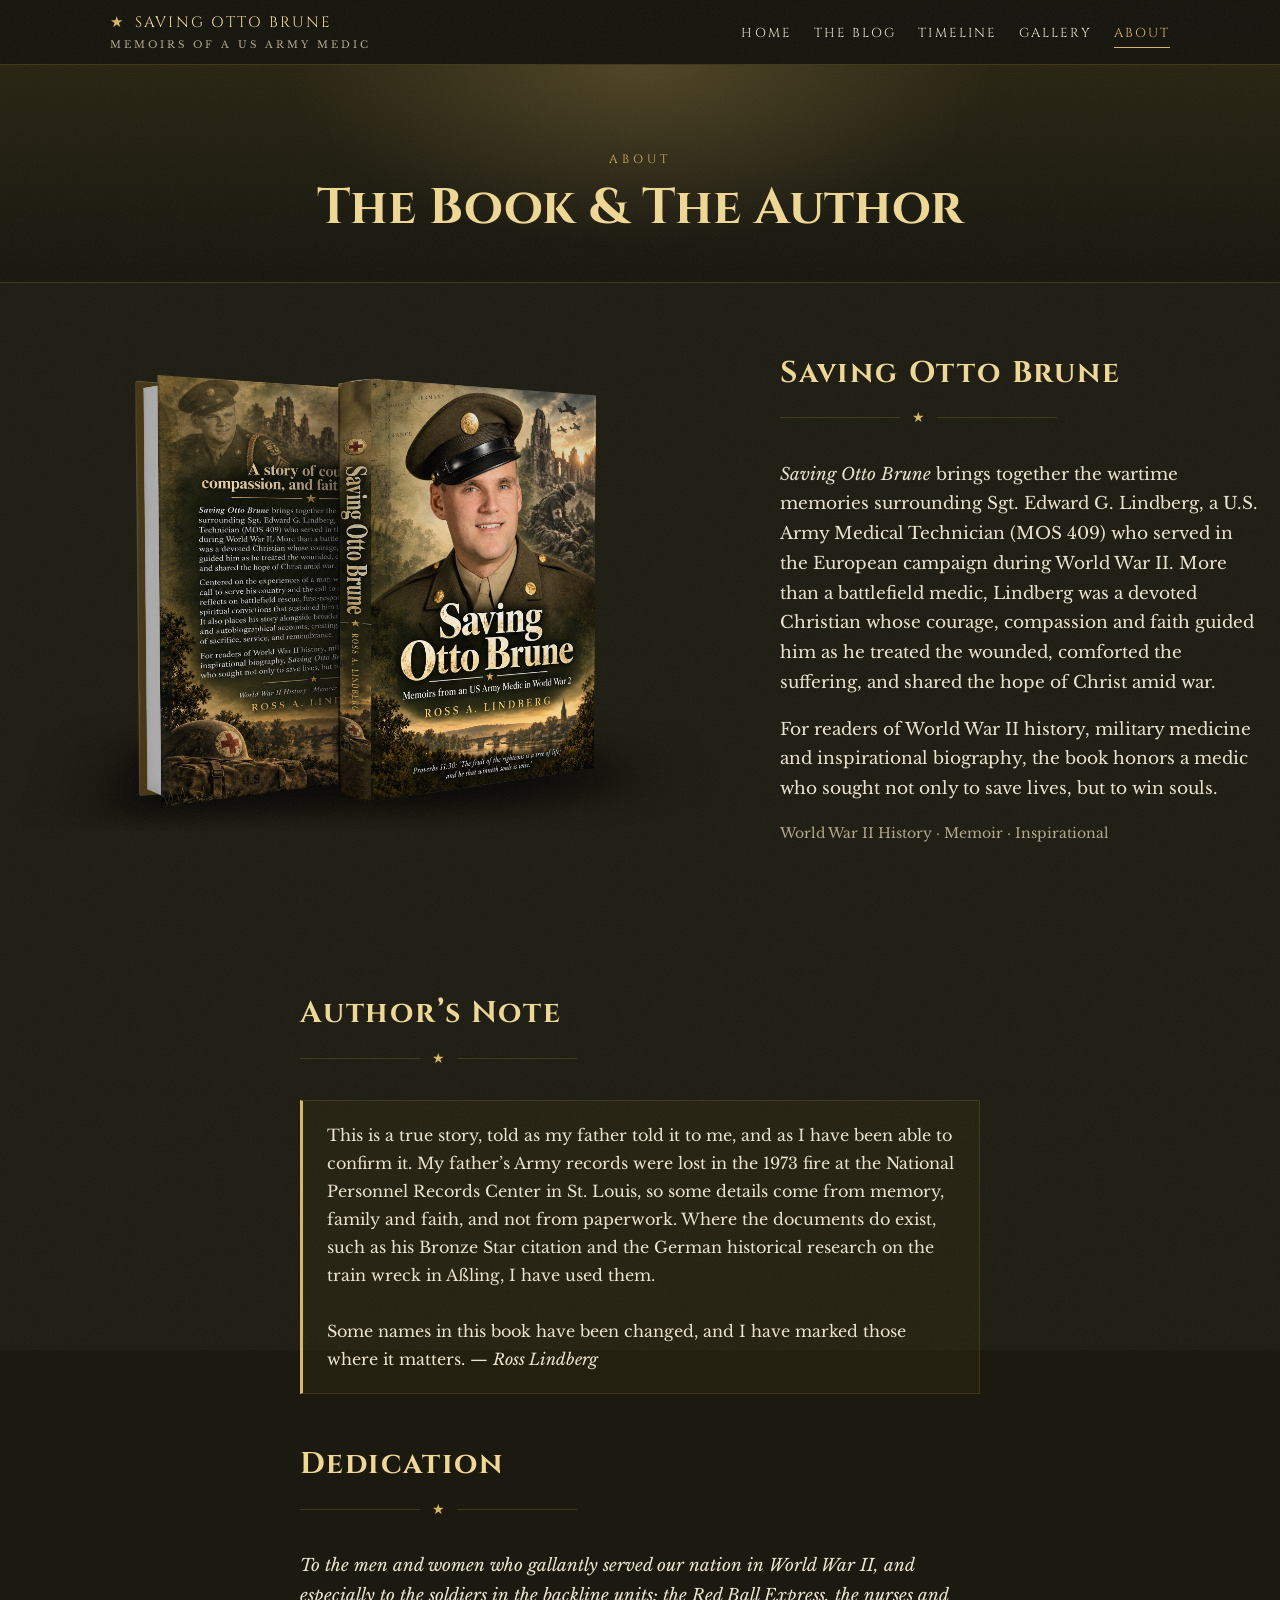
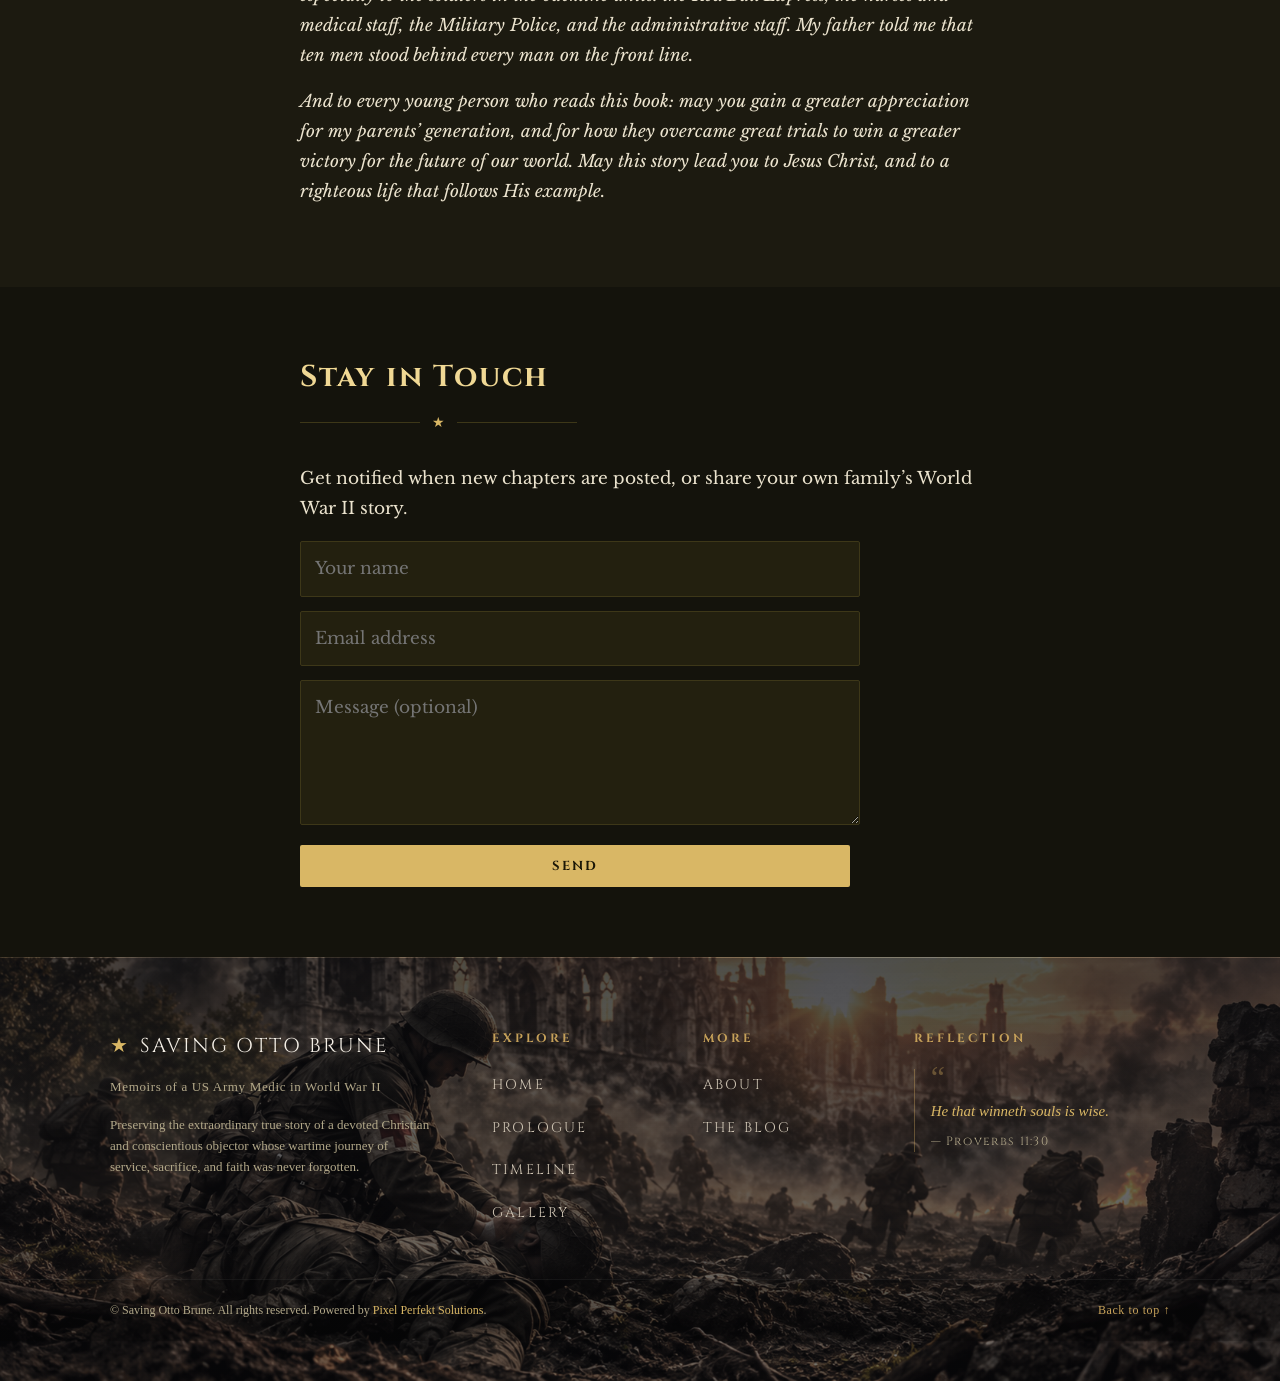
==== commit ca854f3c: "footer updated" ====
--- a/about.html
+++ b/about.html
@@ -188,23 +188,66 @@
         </form>
       </div>
     </section>
-    <footer>
-      <div class="wrap">
-        <span class="brand">Saving Otto Brune</span>
-        <p>
-          Memoirs of a US Army Medic in World War II &middot; by Ross A.
-          Lindberg
-        </p>
-        <p>
-          <em>&ldquo;He that winneth souls is wise.&rdquo;</em> &mdash; Proverbs
-          11:30
-        </p>
-        <p style="font-size: 12px; margin-top: 18px">
-          Website sample &middot; Text and photographs &copy; Ross A. Lindberg.
-          All rights reserved.
-        </p>
-      </div>
-    </footer>
+      <footer class="cinematic-footer">
+  <div class="wrap footer-grid">
+    
+    <!-- Column 1: Brand and Story -->
+    <div class="footer-col brand-col">
+      <span class="brand">Saving Otto Brune</span>
+      <p class="footer-subtitle">Memoirs of a US Army Medic in World War II</p>
+      <p class="footer-desc">
+        Preserving the extraordinary true story of a devoted Christian and conscientious objector whose wartime journey of service, sacrifice, and faith was never forgotten.
+      </p>
+    </div>
+
+    <!-- Column 2: Explore the Memoir -->
+    <div class="footer-col nav-col">
+      <h4 class="footer-heading">Explore</h4>
+      <nav aria-label="Explore Memoir">
+        <ul class="footer-links">
+          <li><a href="index.html">Home</a></li>
+          <li><a href="prologue.html">Prologue</a></li>
+          <li><a href="timeline.html">Timeline</a></li>
+          <li><a href="gallery.html">Gallery</a></li>
+        </ul>
+      </nav>
+    </div>
+
+    <!-- Column 3: More / Discover -->
+    <div class="footer-col nav-col">
+      <h4 class="footer-heading">More</h4>
+      <nav aria-label="Additional Links">
+        <ul class="footer-links">
+          <li><a href="about.html">About</a></li>
+          <li><a href="blog.html">The Blog</a></li>
+        </ul>
+      </nav>
+    </div>
+
+    <!-- Column 4: Verse / Closing Thought -->
+    <div class="footer-col quote-col">
+      <h4 class="footer-heading">Reflection</h4>
+      <div class="footer-quote-box">
+        <span class="quote-mark">&ldquo;</span>
+        <p class="verse-text">
+          <em>He that winneth souls is wise.</em>
+        </p>
+        <span class="verse-ref">&mdash; Proverbs 11:30</span>
+      </div>
+    </div>
+
+  </div>
+
+  <!-- Bottom Copyright & Back to Top Strip -->
+  <div class="footer-bottom-bar">
+    <div class="wrap bottom-bar-content">
+      <p class="copyright-text">
+        &copy; Saving Otto Brune. All rights reserved. Powered by <a href="https://www.pixelperfektsolutions.com/">Pixel Perfekt Solutions</a>.
+      </p>
+      <a href="#top" class="back-to-top" id="backToTopBtn">Back to top &uarr;</a>
+    </div>
+  </div>
+</footer>
     <script src="script.js"></script>
   </body>
 </html>
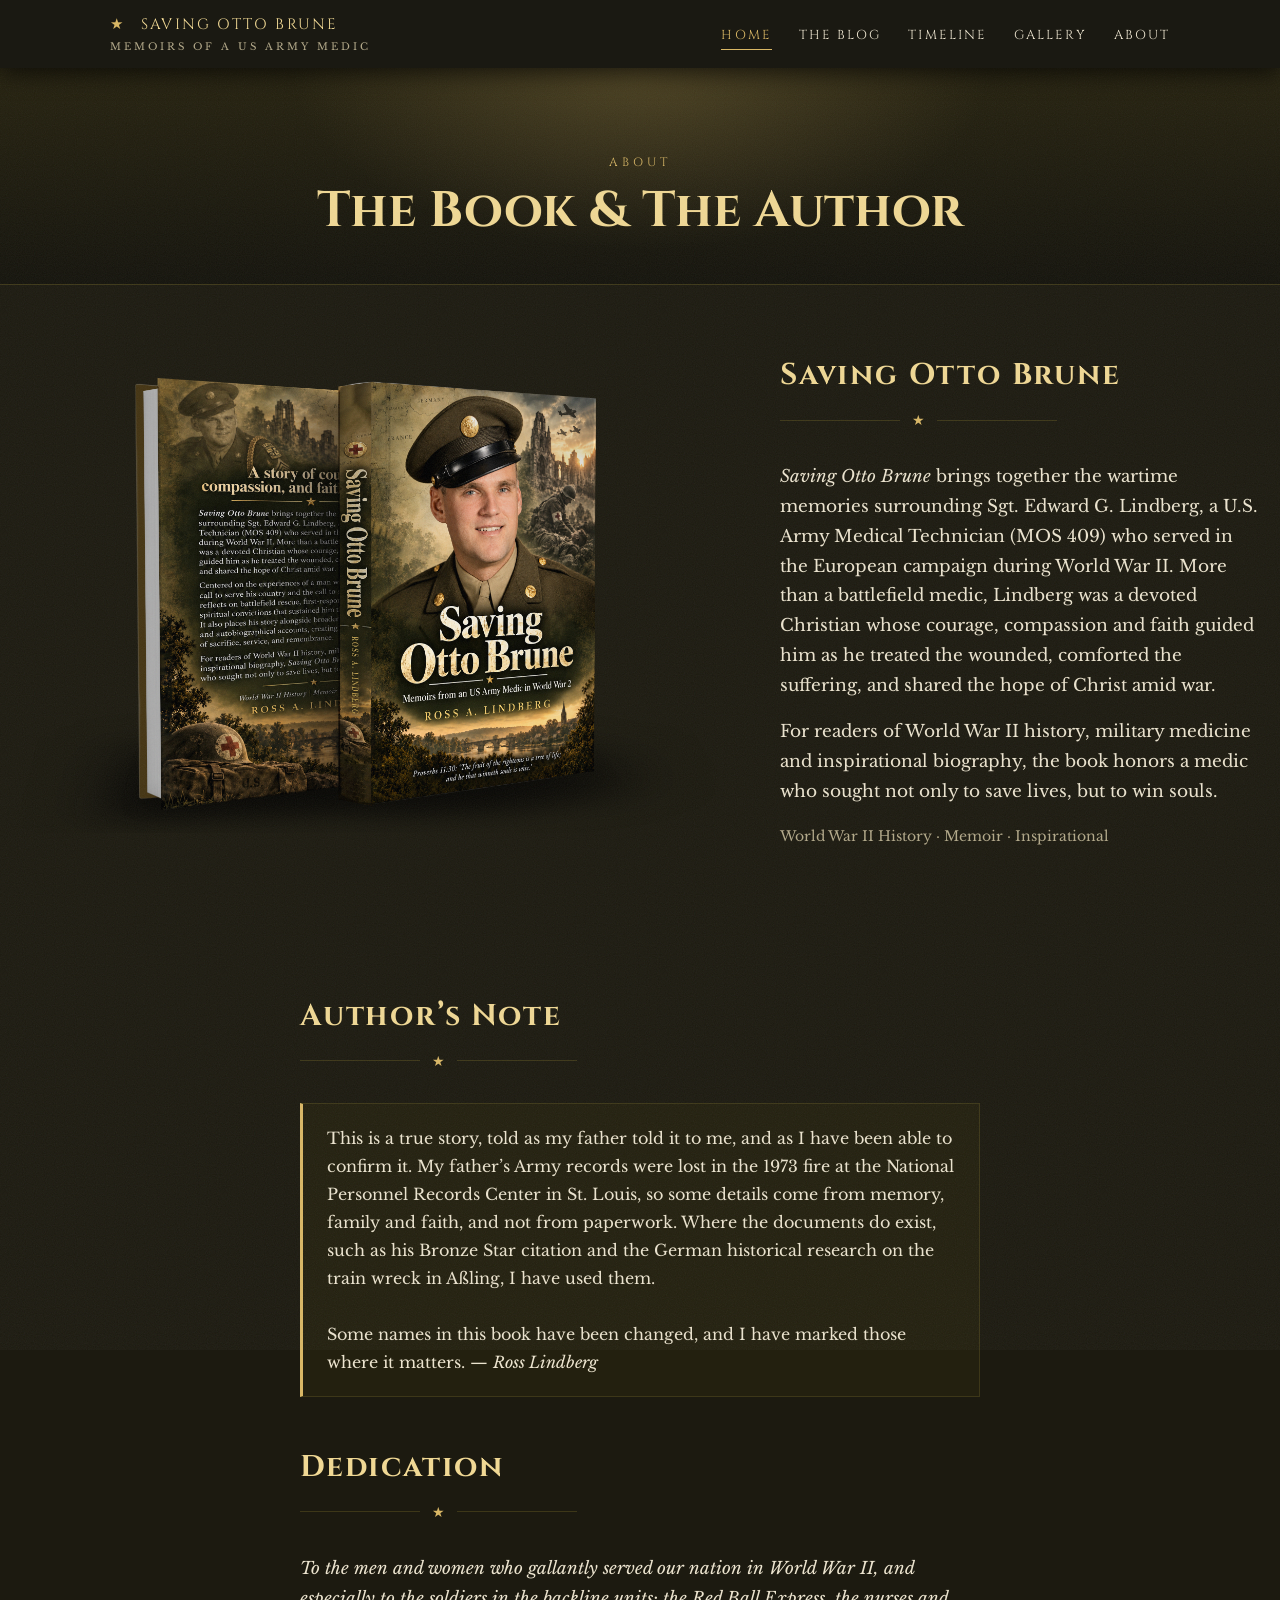
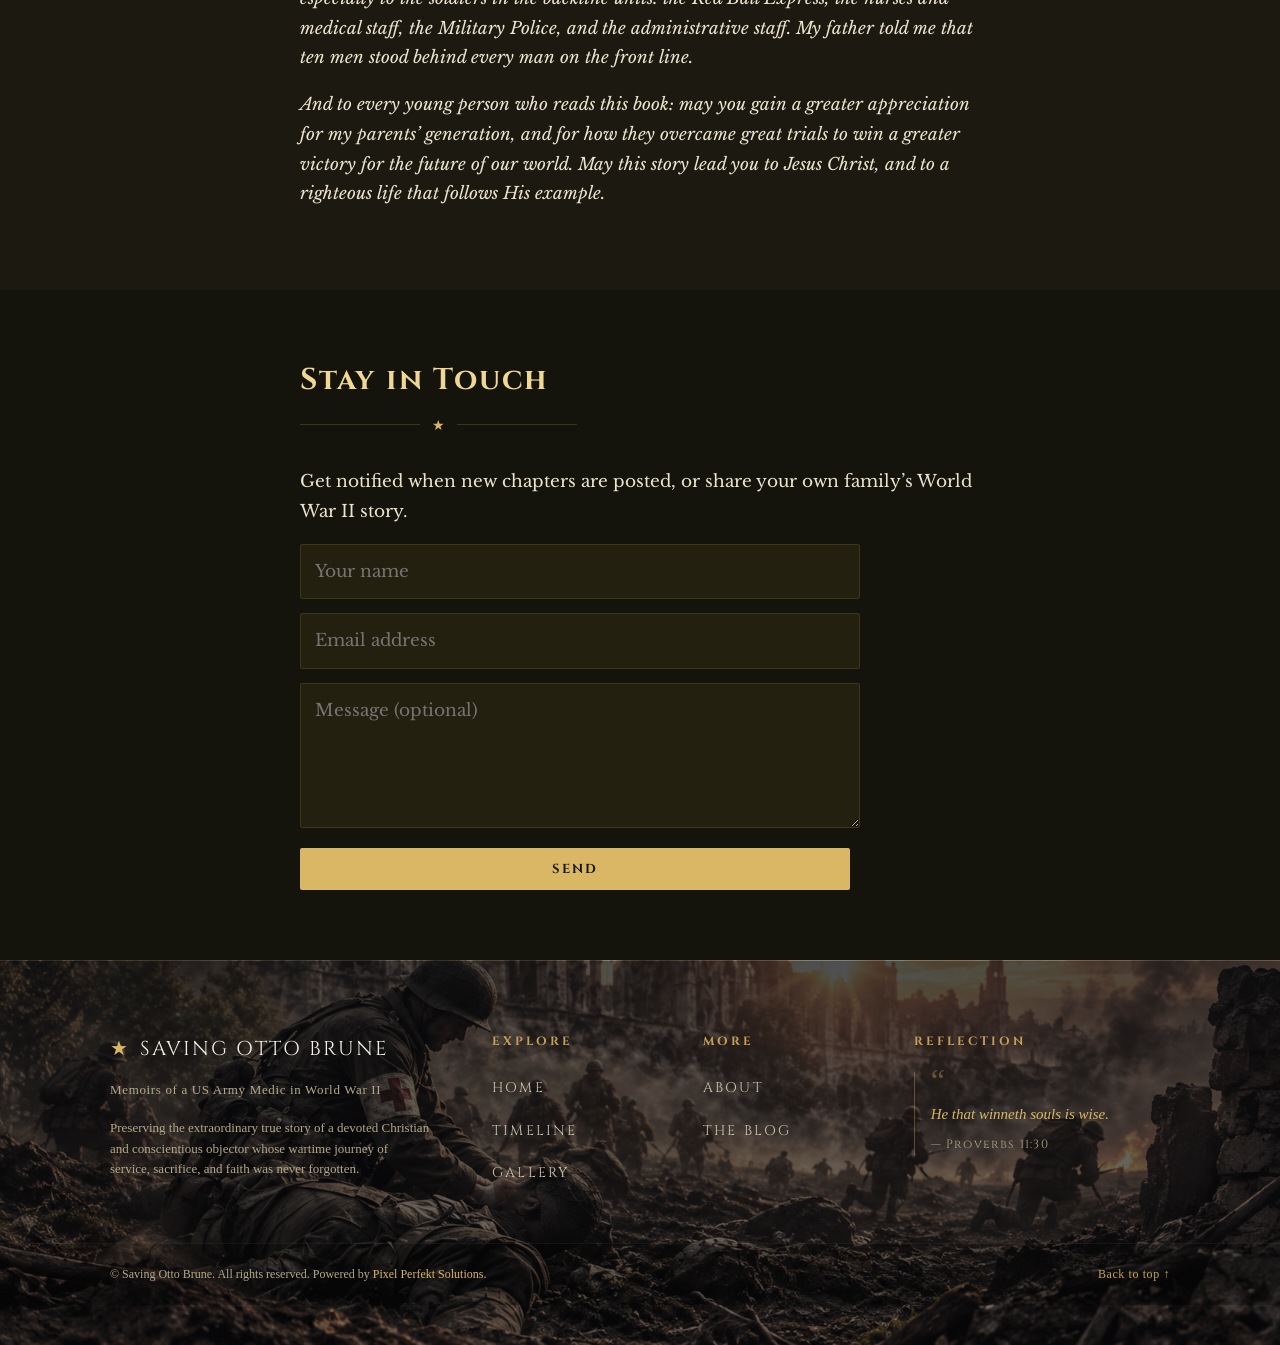
==== commit db2a8dc1: "responsive complete" ====
--- a/about.html
+++ b/about.html
@@ -20,28 +20,42 @@
       document.documentElement.classList.add("js");
     </script>
   </head>
-  <body>
-    <div id="pre">
-      <svg viewBox="0 0 100 100">
-        <path
-          d="M50 6l13 28 30 4-22 21 6 30-27-15-27 15 6-30L7 38l30-4z"
-        /></svg
-      ><b>SAVING OTTO BRUNE</b>
-    </div>
-    <div id="bar"></div>
-    <button id="top" aria-label="Back to top">&uarr;</button>
-    <header class="site">
-      <div class="wrap">
-        <a class="brand" href="index.html" style="text-decoration: none"
-          >Saving Otto Brune<small>Memoirs of a US Army Medic</small></a
-        >
-        <nav>
-          <a href="index.html">Home</a><a href="blog.html">The Blog</a
-          ><a href="timeline.html">Timeline</a><a href="gallery.html">Gallery</a
-          ><a href="about.html" class="on">About</a>
-        </nav>
-      </div>
-    </header>
+  <body class="inner-page">
+       <div id="pre">
+  <svg viewBox="0 0 100 100">
+    <path d="M50 6l13 28 30 4-22 21 6 30-27-15-27 15 6-30L7 38l30-4z" />
+  </svg>
+  <b>SAVING OTTO BRUNE</b>
+</div>
+<div id="bar"></div>
+<button id="top" aria-label="Back to top">&uarr;</button>
+
+<!-- Backdrop Overlay for Mobile Drawer -->
+
+<header class="cinematic-header">
+  <div class="wrap">
+    <a class="brand" href="index.html" style="text-decoration: none">
+      Saving Otto Brune<small>Memoirs of a US Army Medic</small>
+    </a>
+    
+    <!-- Mobile Toggle Button (Hamburger) -->
+    <button class="nav-toggle" id="toggle-btn" aria-label="Toggle navigation">
+      <span></span>
+      <span></span>
+      <span></span>
+    </button>
+
+    <!-- Navigation Drawer -->
+    <nav id="nav-menu">
+      <button class="close-btn" id="close-btn" aria-label="Close navigation">&times;</button>
+      <a href="index.html" class="on">Home</a>
+      <a href="https://savingottobrunev2.sample-version.com/blogs/">The Blog</a>
+      <a href="timeline.html">Timeline</a>
+      <a href="gallery.html">Gallery</a>
+      <a href="about.html">About</a>
+    </nav>
+  </div>
+</header>
     <div class="post-head">
       <div class="narrow">
         <div class="eyebrow">About</div>
@@ -203,10 +217,9 @@
     <!-- Column 2: Explore the Memoir -->
     <div class="footer-col nav-col">
       <h4 class="footer-heading">Explore</h4>
-      <nav aria-label="Explore Memoir">
+      <nav aria-label="Explore Memoir" class="fot-nav">
         <ul class="footer-links">
           <li><a href="index.html">Home</a></li>
-          <li><a href="prologue.html">Prologue</a></li>
           <li><a href="timeline.html">Timeline</a></li>
           <li><a href="gallery.html">Gallery</a></li>
         </ul>
@@ -216,10 +229,10 @@
     <!-- Column 3: More / Discover -->
     <div class="footer-col nav-col">
       <h4 class="footer-heading">More</h4>
-      <nav aria-label="Additional Links">
+      <nav aria-label="Additional Links" class="fot-nav">
         <ul class="footer-links">
           <li><a href="about.html">About</a></li>
-          <li><a href="blog.html">The Blog</a></li>
+          <li><a href="https://savingottobrunev2.sample-version.com/blogs/">The Blog</a></li>
         </ul>
       </nav>
     </div>
--- a/style.css
+++ b/style.css
@@ -20,6 +20,28 @@
 /* ==========================================================================
    Editorial Alternating Vertical Timeline
    ========================================================================== */
+@media(max-width:900px){
+  h2.title{
+    text-align: center !important;
+  }
+  .two p{
+    text-align:center !important;
+  }
+.rule{
+  justify-content: center !important;
+}
+
+.two .btn{
+  display: block !important;
+}
+
+}
+
+
+.rule{
+  display: flex;
+  justify-content: flex-start;
+}
 
 .timeline-section {
   position: relative;
@@ -222,7 +244,7 @@
 /* Mobile Screens ke liye Padding Adjustments */
 @media (max-width: 768px) {
   .hero-narrative-container {
-    padding: 24px 20px;
+    padding: 5px 10px;
     margin: 0 15px 1vh 15px;
   }
 }
@@ -309,11 +331,11 @@
   }
 
   .t-img-frame {
-    height: 180px;
+    height: 350px;
   }
 
   .t-img {
-    height: 180px;
+    height: 350px;
   }
 }
 
@@ -322,6 +344,11 @@
 .pad-class{
   padding-bottom:200px;
   padding-top:80px;
+}
+@media(max-width:900px){
+  .pad-class{
+    padding:60px 0px !important;
+  }
 }
 /* --- Featured Memoir Banner Section --- */
 .featured-book-section {
@@ -471,7 +498,7 @@
   }
   
   .book-showcase-img {
-    max-width: 260px !important; /* Mobile ke liye proper compact size */
+    max-width: 100% !important; /* Mobile ke liye proper compact size */
     margin: 0 auto;
   }
 
@@ -489,7 +516,7 @@
   border-top: 1px solid rgba(210, 180, 140, 0.15);
   padding-top: 70px;
   margin-top: 0px;
-  text-align: left !important; /* Forces left alignment globally inside footer */
+  text-align: left; /* Desktop par left rahega */
 }
 
 /* Multi-Column Grid Layout */
@@ -512,7 +539,6 @@
   color: #f4efe6;
   display: block;
   margin-bottom: 6px;
-  text-align: left;
 }
 
 .footer-subtitle {
@@ -520,7 +546,6 @@
   color: var(--muted);
   letter-spacing: 0.05em;
   margin-bottom: 16px;
-  text-align: left;
 }
 
 .footer-divider {
@@ -528,7 +553,6 @@
   font-size: 14px;
   margin-bottom: 16px;
   opacity: 0.8;
-  text-align: left;
 }
 
 .footer-desc {
@@ -536,7 +560,6 @@
   line-height: 1.6;
   color: var(--muted);
   max-width: 320px;
-  text-align: left;
 }
 
 /* Column Headings */
@@ -546,8 +569,7 @@
   letter-spacing: 0.25em;
   color: #c5a059;
   text-transform: uppercase;
-  margin:0px 0px 20px 0px;
-  text-align: left;
+  margin: 0px 0px 20px 0px;
 }
 
 /* Navigation Links List */
@@ -558,11 +580,6 @@
   display: flex;
   flex-direction: column;
   gap: 10px;
-  text-align: left;
-}
-
-.footer-links li {
-  text-align: left;
 }
 
 .footer-links a {
@@ -576,7 +593,7 @@
 
 .footer-links a:hover {
   color: #f4efe6;
-  transform: translateX(5px); /* Smooth subtle right motion */
+  transform: translateX(5px);
 }
 
 /* Quote Box Styling */
@@ -584,7 +601,6 @@
   position: relative;
   padding-left: 16px;
   border-left: 1px solid rgba(197, 160, 89, 0.4);
-  text-align: left;
 }
 
 .quote-mark {
@@ -594,7 +610,6 @@
   line-height: 0.5;
   display: block;
   margin-bottom: 8px;
-  text-align: left;
 }
 
 .verse-text {
@@ -602,7 +617,6 @@
   line-height: 1.5;
   color: #e6ded6;
   margin-bottom: 8px;
-  text-align: left;
 }
 
 .verse-ref {
@@ -611,7 +625,6 @@
   color: var(--muted);
   font-family: Cinzel, serif;
   display: block;
-  text-align: left;
 }
 
 /* Bottom Copyright Bar */
@@ -627,11 +640,9 @@
   align-items: center;
   font-size: 12px;
   color: var(--muted);
-  text-align: left;
 }
 
 .copyright-text {
-  text-align: left;
   margin: 0;
 }
 
@@ -647,23 +658,73 @@
   text-decoration: underline;
 }
 
-/* Responsive Adjustments */
+
+/* --- RESPONSIVE / MOBILE & TABLET CENTER ALIGNMENT --- */
+
+/* --- RESPONSIVE / MOBILE & TABLET CENTER ALIGNMENT --- */
+
 @media (max-width: 900px) {
+  .fot-nav{
+    display: flex;
+    justify-content: center !important;
+  }
+  footer.cinematic-footer {
+    text-align: center !important;
+  }
+
   .footer-grid {
-    grid-template-columns: 1fr 1fr;
-    gap: 30px;
+    grid-template-columns: 1fr;
+    gap: 40px;
+    text-align: center !important;
+  }
+
+  .footer-col {
+    text-align: center !important;
+    display: flex;
+    flex-direction: column;
+    align-items: center; /* 👈 Isse columns ke andar ka content center align ho jayega */
+  }
+
+  .footer-desc {
+    margin: 0 auto;
+    text-align: center !important;
+  }
+
+  /* Navigation Links list ko center mein lane ke liye */
+  .footer-links {
+    align-items: center !important;
+    text-align: center !important;
+  }
+
+  .footer-links a {
+    text-align: center !important;
+  }
+
+  /* Tablet/Mobile par hover animation ko neutral rakhne ke liye taaki left-right shift na ho */
+  .footer-links a:hover {
+    transform: none; 
+  }
+
+  /* Quote box ki border line */
+  .footer-quote-box {
+    border-left: none; 
+    border-top: 1px solid rgba(197, 160, 89, 0.4);
+    padding-left: 0;
+    padding-top: 16px;
+    text-align: center !important;
   }
 }
 
 @media (max-width: 600px) {
   .footer-grid {
-    grid-template-columns: 1fr;
     gap: 35px;
   }
+
   .bottom-bar-content {
     flex-direction: column;
-    align-items: flex-start; /* Mobile par bhi bottom bar items left align honge */
+    align-items: center;
     gap: 12px;
+    text-align: center;
   }
 }
 
@@ -671,20 +732,33 @@
 
 /* --- Transparent Header Overlaying the Banner --- */
 /* --- New Cinematic Header (Transparent & Sticky) --- */
+/* Purana Header CSS */
+/* --- Default Header Style (Baaki sabhi pages ke liye - Solid/Sticky background) --- */
 header.cinematic-header {
-  position: absolute;
+  position: relative; /* Baaki pages par normal flow mein rahega */
+  width: 100%;
+  background-color: #1A1912 !important; /* Hamesha solid background */
+  box-shadow: 0 4px 25px rgba(0, 0, 0, 0.7);
+  z-index: 1000;
+  padding: 12px 0;
+  border-bottom: none;
+  transition: background-color 0.3s ease, box-shadow 0.3s ease, padding 0.3s ease;
+}
+
+/* --- Sirf Homepage (.home-page) ke liye Transparent & Banner ke upar --- */
+body.home-page header.cinematic-header {
+  position: absolute; /* Banner ke upar float karega */
   top: 0;
   left: 0;
-  width: 100%;
-  background: transparent; /* Shuru mein bilkul transparent */
-  z-index: 10000;
-  transition: background-color 0.3s ease, box-shadow 0.3s ease, padding 0.3s ease;
+  background: transparent !important; /* Shuru mein bilkul transparent */
+  box-shadow: none;
   border-bottom: 1px solid rgba(255, 255, 255, 0.08);
   padding: 18px 0;
-}
-
-/* Scroll hone par sticky state with background #1A1912 */
-header.cinematic-header.scrolled {
+  z-index: 10000;
+}
+
+/* Jab homepage par user scroll karega, tab JS wali class (.scrolled) isko solid kar degi */
+body.home-page header.cinematic-header.scrolled {
   position: fixed;
   background-color: #1A1912 !important;
   box-shadow: 0 4px 25px rgba(0, 0, 0, 0.7);
@@ -692,15 +766,104 @@
   padding: 12px 0;
 }
 
-/* Header inner layout adjustments agar zaroorat ho */
+/* Header inner layout */
 header.cinematic-header .wrap {
   display: flex;
   justify-content: space-between;
   align-items: center;
-}
-
-
-
+  position: relative;
+}
+
+/* --- Mobile Responsive Styles --- */
+
+/* Default desktop hide toggle & close buttons */
+.nav-toggle, .close-btn, .nav-overlay {
+  display: none;
+}
+
+/* Mobile Screens (768px ya usse kam) */
+/* --- Mobile Responsive Styles (768px ya usse kam) --- */
+@media (max-width: 768px) {
+
+  /* Hamburger Button */
+  .nav-toggle {
+    display: flex;
+    flex-direction: column;
+    justify-content: space-between;
+    width: 28px;
+    height: 20px;
+    background: transparent;
+    border: none;
+    cursor: pointer;
+    padding: 0;
+    z-index: 10001;
+  }
+
+  .nav-toggle span {
+    width: 100%;
+    height: 2px;
+    background-color: #ffffff;
+    border-radius: 2px;
+    transition: all 0.3s ease;
+  }
+
+  /* Overlay Background (Agar blur ya dark shade rakhna ho) */
+  /* Slide-out Mobile Drawer Box */
+  header.cinematic-header nav {
+    position: fixed;
+    top: 0;
+    right: -100%; /* Shuru mein screen se bahar */
+    width: 260px;
+    height: 100vh;
+    background-color: #1A1912;
+    box-shadow: -5px 0 25px rgba(0, 0, 0, 0.8);
+    
+    display: flex;
+    flex-direction: column;
+    justify-content: flex-start; /* Items upar se start honge */
+    gap: 0;
+    
+    padding: 70px 24px 30px; /* Upar close button ke liye space */
+    transition: right 0.4s cubic-bezier(0.77, 0, 0.175, 1);
+    z-index: 10002;
+    border-left: 1px solid rgba(255, 255, 255, 0.08);
+  }
+
+  /* Jab Menu Open ho (JS class add karegi) */
+  header.cinematic-header nav.open {
+    right: 0; /* Screen ke andar slide ho jayega */
+  }
+
+  /* Links inside mobile drawer */
+  header.cinematic-header nav a {
+    color: #ffffff;
+    text-decoration: none;
+    font-size: 1rem;
+    padding: 10px 0; /* Links ke beech ka gap control karne ke liye */
+    border-bottom: 1px solid rgba(255, 255, 255, 0.05);
+    transition: color 0.3s ease, padding-left 0.3s ease;
+  }
+
+  header.cinematic-header nav a:hover,
+  header.cinematic-header nav a.on {
+    color: #d4af37; /* Accent gold color */
+    padding-left: 6px;
+  }
+
+  /* Close Button (Cross Icon) */
+  .close-btn {
+    display: block;
+    position: absolute;
+    top: 20px;
+    right: 25px;
+    font-size: 2rem;
+    color: #ffffff;
+    background: none;
+    border: none;
+    cursor: pointer;
+    line-height: 1;
+  }
+}
 /* --- Cinematic Editorial Hero (Bottom Aligned) --- */
 .herobaner.cinematic-editorial-hero {
   position: relative;
@@ -908,10 +1071,11 @@
     display: none;
   }
   .grandfather-img {
-    max-height: 60vh;
+    max-height: 80vh;
   }
   .cinematic-title {
-    font-size: 2.2rem !important;
+    font-size: 40px !important;
+    line-height: 45px;
   }
 }
 
@@ -937,7 +1101,14 @@
   max-width: 800px;
   margin: 0 auto;
 }
-
+@media(max-width:900px){
+  .quote-section{
+    padding: 50px 20px !important;
+  }
+  .quote-section .quote{
+    font-size: 18px !important;
+  }
+}
 /* Background Images Container */
 .quote-bg-images {
   position: absolute;
@@ -1112,9 +1283,29 @@
 }
 
 .stats {
-  display: flex;
+  /* display: flex;
   justify-content: space-between;
-  gap: 20px;
+  gap: 20px; */
+  display: grid;
+  grid-template-columns: repeat(4, 1fr);
+}
+@media(max-width:900px){
+.stats {
+  /* display: flex;
+  justify-content: space-between;
+  gap: 20px; */
+  display: grid !important;
+  grid-template-columns:repeat(2,1fr) !important;
+}
+}
+@media(max-width:767.98px){
+.stats {
+  /* display: flex;
+  justify-content: space-between;
+  gap: 20px; */
+  display: grid !important;
+  grid-template-columns:repeat(1,1fr) !important;
+}
 }
 
 .stat {
@@ -1176,6 +1367,7 @@
 
 section{padding:64px 0}
 h2.title{font-family:'Cinzel',serif;color:var(--gold2);font-size:30px;letter-spacing:.06em;margin:0 0 6px}
+
 .rule{display:flex;align-items:center;gap:12px;color:var(--gold);margin:6px 0 30px}
 .rule:before,.rule:after{content:"";height:1px;background:var(--line);flex:1;max-width:120px}
 .rule span{font-size:14px}
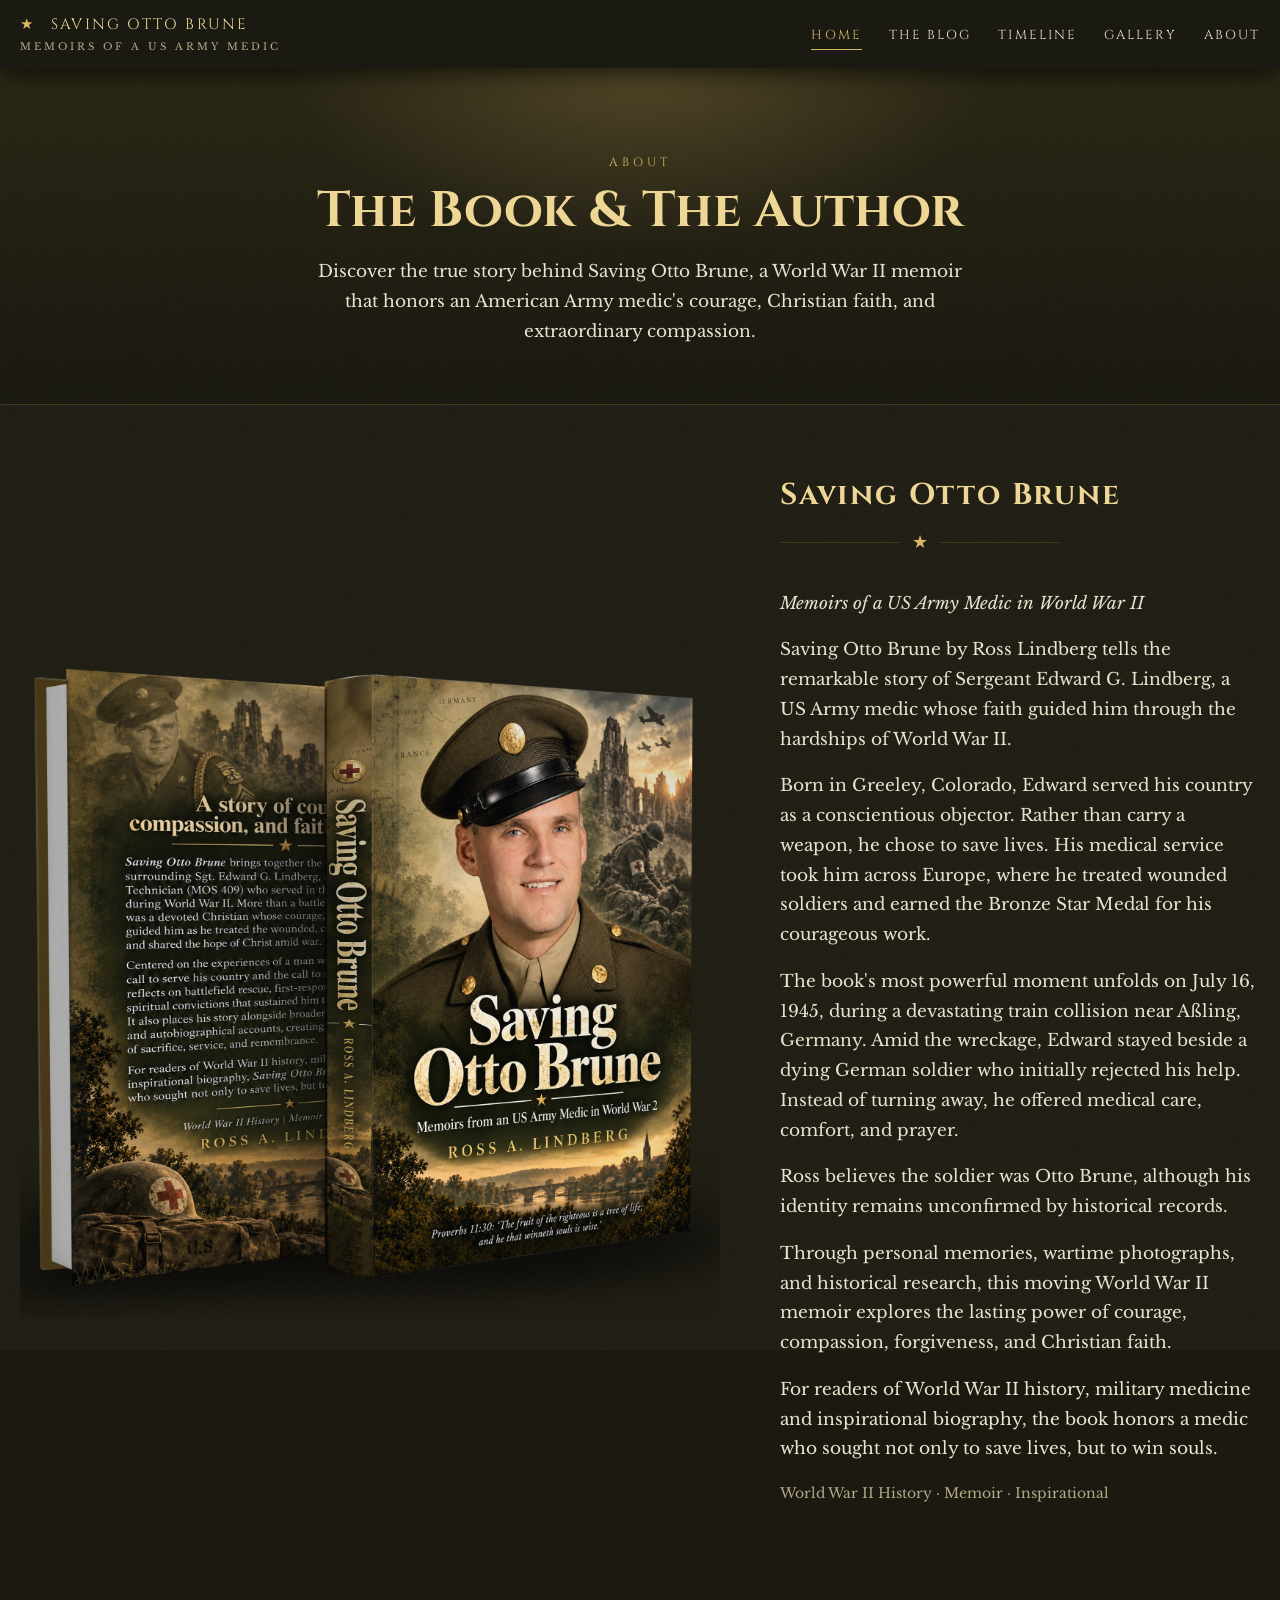
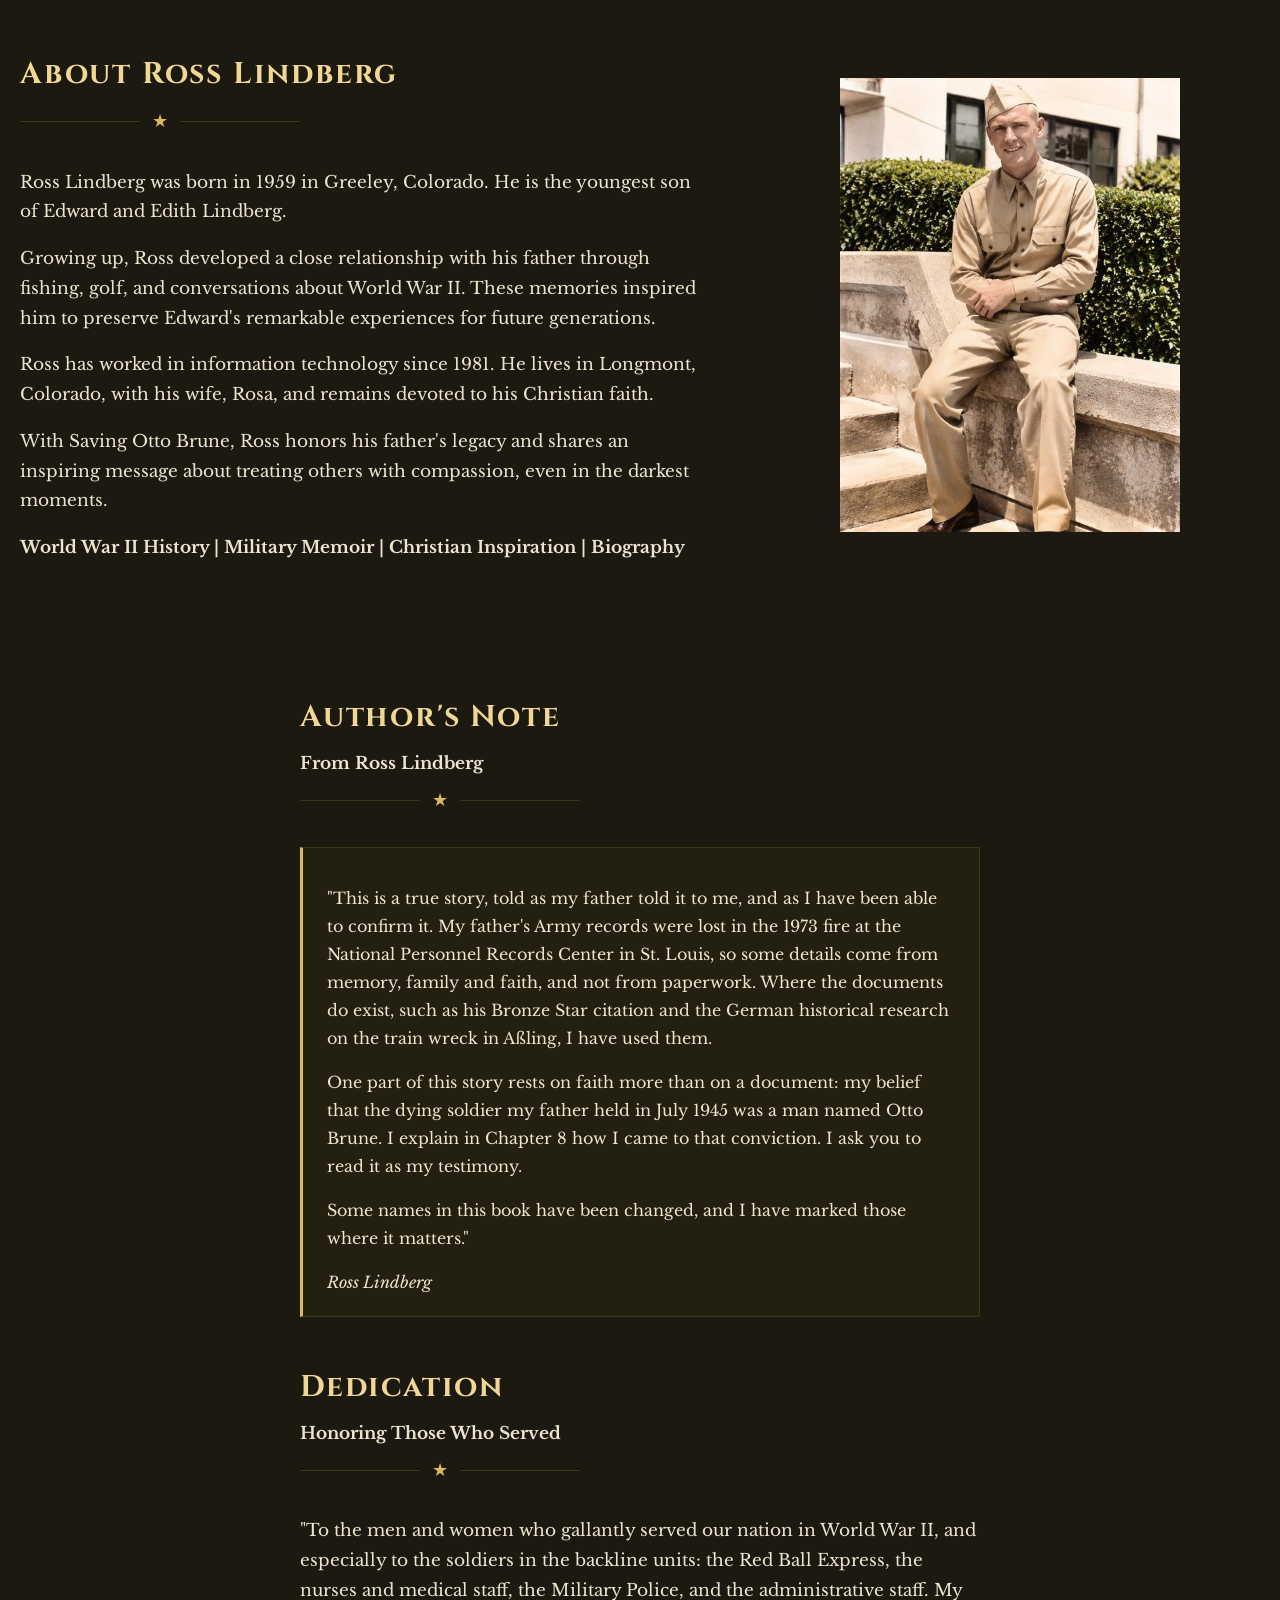
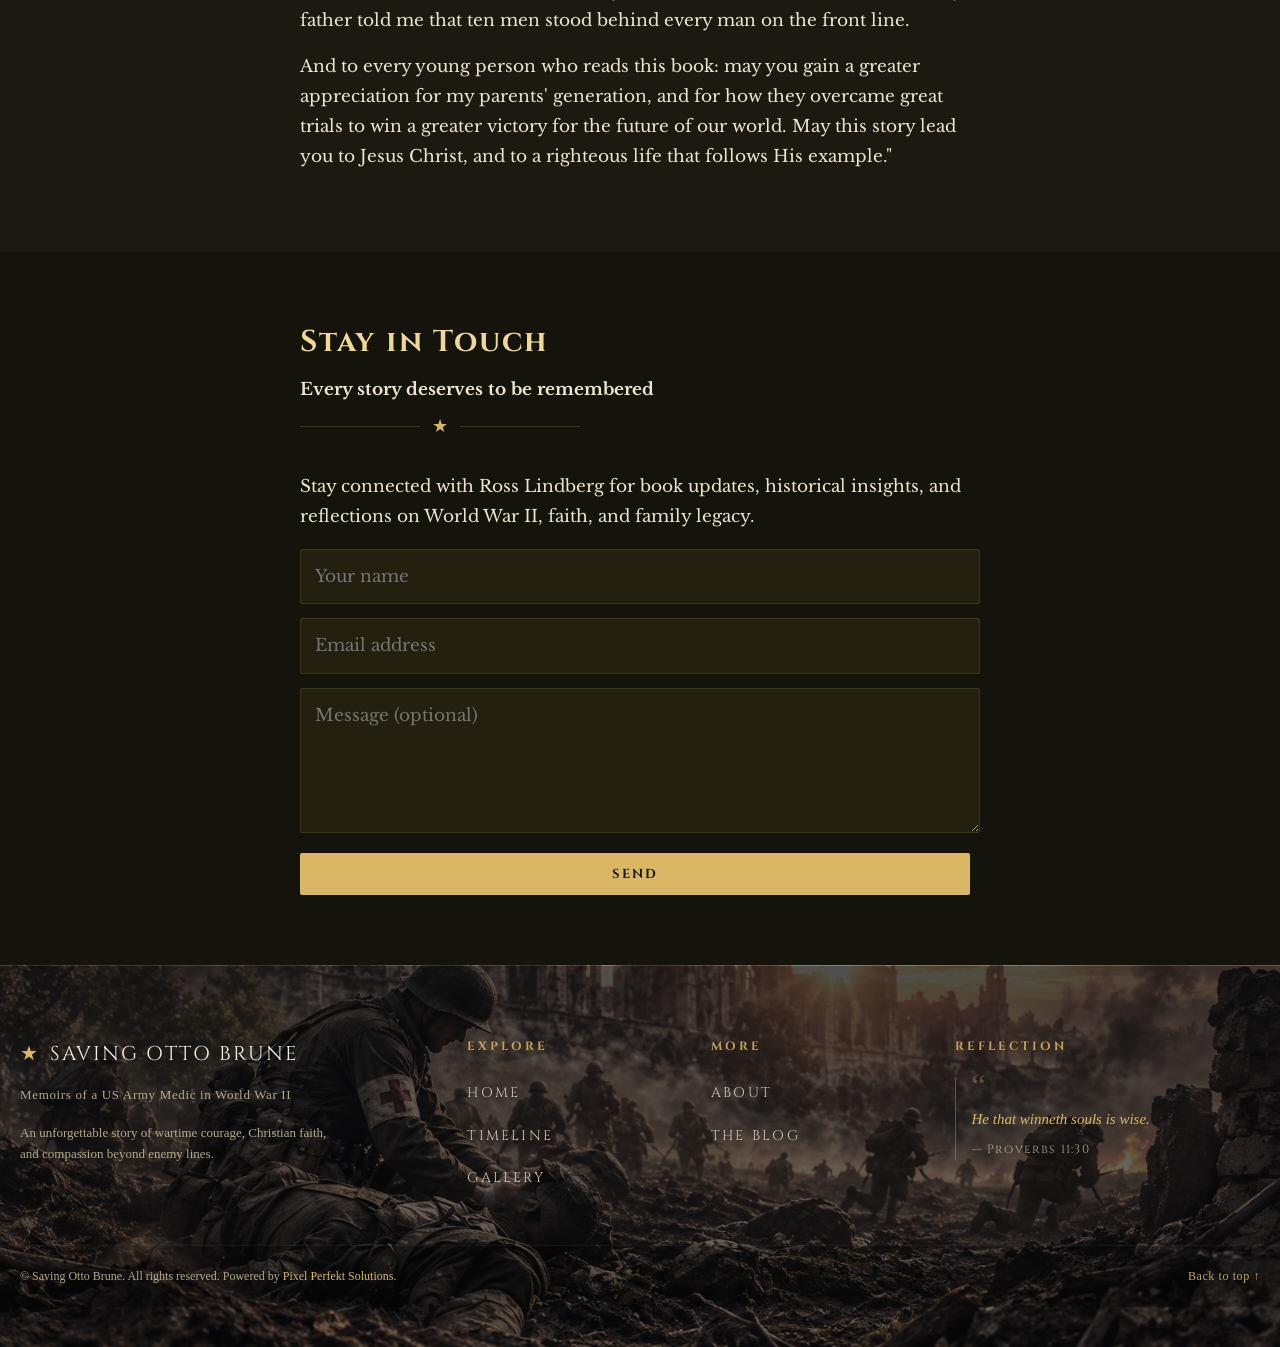
==== commit f11d7925: "done" ====
--- a/about.html
+++ b/about.html
@@ -3,10 +3,10 @@
   <head>
     <meta charset="utf-8" />
     <meta name="viewport" content="width=device-width,initial-scale=1" />
-    <title>About | Saving Otto Brune</title>
+    <title>About Saving Otto Brune & Author Ross Lindberg</title>
     <meta
       name="description"
-      content="Memoirs of a US Army Medic in World War II, by Ross A. Lindberg."
+      content="Discover Saving Otto Brune, Ross Lindberg's WWII memoir about his father's courage as a US Army medic, Christian faith, and remarkable compassion."
     />
     <link rel="preconnect" href="https://fonts.googleapis.com" />
     <link rel="preconnect" href="https://fonts.gstatic.com" crossorigin />
@@ -60,6 +60,7 @@
       <div class="narrow">
         <div class="eyebrow">About</div>
         <h1>The Book &amp; The Author</h1>
+        <p>Discover the true story behind Saving Otto Brune, a World War II memoir that honors an American Army medic's courage, Christian faith, and extraordinary compassion.</p>
       </div>
     </div>
     <!-- <section>
@@ -115,14 +116,14 @@
         <span>&#9733;</span>
       </div>
      <p>
-            <em>Saving Otto Brune</em> brings together the wartime memories
-            surrounding Sgt. Edward G. Lindberg, a U.S. Army Medical Technician
-            (MOS 409) who served in the European campaign during World War II.
-            More than a battlefield medic, Lindberg was a devoted Christian
-            whose courage, compassion and faith guided him as he treated the
-            wounded, comforted the suffering, and shared the hope of Christ amid
-            war.
-          </p>
+            <em>Memoirs of a US Army Medic in World War II</em>
+            <p>Saving Otto Brune by Ross Lindberg tells the remarkable story of Sergeant Edward G. Lindberg, a US Army medic whose faith guided him through the hardships of World War II.</p>
+            <p>Born in Greeley, Colorado, Edward served his country as a conscientious objector. Rather than carry a weapon, he chose to save lives. His medical service took him across Europe, where he treated wounded soldiers and earned the Bronze Star Medal for his courageous work.</p> 
+            <p>The book's most powerful moment unfolds on July 16, 1945, during a devastating train collision near Aßling, Germany. Amid the wreckage, Edward stayed beside a dying German soldier who initially rejected his help. Instead of turning away, he offered medical care, comfort, and prayer.</p>
+            <p>Ross believes the soldier was Otto Brune, although his identity remains unconfirmed by historical records.</p>
+            <p>Through personal memories, wartime photographs, and historical research, this moving World War II memoir explores the lasting power of courage, compassion, forgiveness, and Christian faith.</p>
+          </p>
+
           <p>
             For readers of World War II history, military medicine and
             inspirational biography, the book honors a medic who sought not only
@@ -135,55 +136,74 @@
 
   </div>
 </section>
-
+<section class="band">
+      <div class="wrap two">
+        <div>
+          <h2 class="title">About Ross Lindberg</h2>
+          <div class="rule">
+            <span>&#9733;</span>
+          </div>
+          <p>
+            Ross Lindberg was born in 1959 in Greeley, Colorado. He is the youngest son of Edward and Edith Lindberg.
+          </p>
+          <p>
+            Growing up, Ross developed a close relationship with his father through fishing, golf, and conversations about World War II. These memories inspired him to preserve Edward's remarkable experiences for future generations.
+          </p>
+          <p>
+            Ross has worked in information technology since 1981. He lives in Longmont, Colorado, with his wife, Rosa, and remains devoted to his Christian faith.
+          </p>
+          <p>
+            With Saving Otto Brune, Ross honors his father's legacy and shares an inspiring message about treating others with compassion, even in the darkest moments.
+          </p>
+          <strong>
+            World War II History | Military Memoir | Christian Inspiration | Biography
+          </strong>
+         
+        </div>
+        <img
+          src="./img/p28_0.jpg"
+          alt="Sergeant Edward G. Lindberg"
+          style="max-width: 340px; margin: 0 auto"
+        />
+      </div>
+    </section>
 
 
     <section class="band">
       <div class="narrow">
-        <h2 class="title">Author&rsquo;s Note</h2>
+        <h2 class="title">Author's Note </h2>
+        <strong>From Ross Lindberg</strong>
         <div class="rule" style="justify-content: flex-start">
           <span>&#9733;</span>
         </div>
         <div class="note">
-          This is a true story, told as my father told it to me, and as I have
-          been able to confirm it. My father&rsquo;s Army records were lost in
-          the 1973 fire at the National Personnel Records Center in St. Louis,
-          so some details come from memory, family and faith, and not from
-          paperwork. Where the documents do exist, such as his Bronze Star
-          citation and the German historical research on the train wreck in
-          A&szlig;ling, I have used them.<br /><br />Some names in this book
-          have been changed, and I have marked those where it matters. &mdash;
+          <p>"This is a true story, told as my father told it to me, and as I have been able to confirm it. My father's Army records were lost in the 1973 fire at the National Personnel Records Center in St. Louis, so some details come from memory, family and faith, and not from paperwork. Where the documents do exist, such as his Bronze Star citation and the German historical research on the train wreck in Aßling, I have used them.</p>
+          <p>One part of this story rests on faith more than on a document: my belief that the dying soldier my father held in July 1945 was a man named Otto Brune. I explain in Chapter 8 how I came to that conviction. I ask you to read it as my testimony.</p>
+          <P>Some names in this book have been changed, and I have marked those where it matters."</p>
           <em>Ross Lindberg</em>
         </div>
         <h2 class="title" style="margin-top: 44px">Dedication</h2>
+        <strong>Honoring Those Who Served</strong>
         <div class="rule" style="justify-content: flex-start">
           <span>&#9733;</span>
         </div>
         <p style="font-style: italic">
-          To the men and women who gallantly served our nation in World War II,
-          and especially to the soldiers in the backline units: the Red Ball
-          Express, the nurses and medical staff, the Military Police, and the
-          administrative staff. My father told me that ten men stood behind
-          every man on the front line.
+          <p>"To the men and women who gallantly served our nation in World War II, and especially to the soldiers in the backline units: the Red Ball Express, the nurses and medical staff, the Military Police, and the administrative staff. My father told me that ten men stood behind every man on the front line.</P>
+          <p>And to every young person who reads this book: may you gain a greater appreciation for my parents' generation, and for how they overcame great trials to win a greater victory for the future of our world. May this story lead you to Jesus Christ, and to a righteous life that follows His example."</p>
+
         </p>
-        <p style="font-style: italic">
-          And to every young person who reads this book: may you gain a greater
-          appreciation for my parents&rsquo; generation, and for how they
-          overcame great trials to win a greater victory for the future of our
-          world. May this story lead you to Jesus Christ, and to a righteous
-          life that follows His example.
-        </p>
+       
       </div>
     </section>
     <section id="contact">
       <div class="narrow">
         <h2 class="title">Stay in Touch</h2>
+        <strong>Every story deserves to be remembered</strong>
         <div class="rule" style="justify-content: flex-start">
           <span>&#9733;</span>
         </div>
         <p>
-          Get notified when new chapters are posted, or share your own
-          family&rsquo;s World War II story.
+       Stay connected with Ross Lindberg for book updates, historical insights, and reflections on World War II, faith, and family legacy.   
         </p>
         <form
           class="contact"
@@ -210,7 +230,7 @@
       <span class="brand">Saving Otto Brune</span>
       <p class="footer-subtitle">Memoirs of a US Army Medic in World War II</p>
       <p class="footer-desc">
-        Preserving the extraordinary true story of a devoted Christian and conscientious objector whose wartime journey of service, sacrifice, and faith was never forgotten.
+      An unforgettable story of wartime courage, Christian faith, and compassion beyond enemy lines.  
       </p>
     </div>
 
--- a/style.css
+++ b/style.css
@@ -11,7 +11,7 @@
 img{max-width:100%;display:block}
 a{color:var(--gold);text-decoration:none}
 a:hover{color:var(--gold2);text-decoration:underline}
-.wrap{max-width:1100px;margin:0 auto;padding:0 20px}
+.wrap{max-width:1440px;margin:0 auto;padding:0 20px}
 .narrow{max-width:720px;margin:0 auto;padding:0 20px}
 
 /* --- Scoped Book Showcase Section (No Global Impact) --- */
@@ -33,6 +33,7 @@
 
 .two .btn{
   display: block !important;
+  text-align: center;
 }
 
 }
@@ -413,11 +414,11 @@
 }
 
 .featured-desc {
-  font-size: 15px;
+  font-size: 18px;
   line-height: 1.65;
   color: #dfd3c3; /* Muted warm ivory body text */
   margin-bottom: 28px;
-  max-width: 600px;
+  /* max-width: 600px; */
 }
 
 .featured-action {
@@ -470,7 +471,7 @@
 /* Book Image Pane Styling */
 .book-image-pane {
   display: flex;
-  justify-content: center;
+  justify-content: start !important;
   align-items: center;
 }
 
@@ -478,8 +479,9 @@
 .book-showcase-img {
   width: 100% !important;
   max-width: 100% !important; /* Image ka bara size jo khul kar nazar aaye */
-  height: auto !important;
+  height: 650px !important;
   border-radius: 8px;
+  object-fit: cover;
   display: block;
   padding:0px;
 }
@@ -1065,6 +1067,17 @@
 }
 
 /* Responsive Adjustments */
+@media(min-wdith:1024px) and (max-width:1366px){
+  .cinematic-title {
+    font-size: 50px !important;
+    line-height: 45px !important;
+  }
+  .hero-narrative-container{
+    padding:10px 30px !important;
+  }
+}
+
+
 @media (max-width: 900px) {
   .editorial-side-left,
   .editorial-side-right {
@@ -1076,6 +1089,11 @@
   .cinematic-title {
     font-size: 40px !important;
     line-height: 45px;
+  }
+}
+@media (max-width:435px) {
+  .grandfather-img{
+    display: none;
   }
 }
 
@@ -1370,7 +1388,7 @@
 
 .rule{display:flex;align-items:center;gap:12px;color:var(--gold);margin:6px 0 30px}
 .rule:before,.rule:after{content:"";height:1px;background:var(--line);flex:1;max-width:120px}
-.rule span{font-size:14px}
+.rule span{font-size:18px}
 
 .quote{border-left:3px solid var(--gold);padding:6px 0 6px 22px;font-style:italic;font-size:21px;color:var(--ink);margin:0}
 .quote cite{display:block;font-size:13px;color:var(--muted);font-style:normal;margin-top:8px;letter-spacing:.1em}
@@ -1388,7 +1406,7 @@
 .card a.stretch:hover{text-decoration:none}
 
 .band{background:var(--bg2);border-top:0px solid var(--line);border-bottom:0px solid var(--line)}
-.two{display:grid;grid-template-columns:1fr 1fr;gap:48px;align-items:center}
+.two{display:grid;grid-template-columns:1fr 500px;gap:48px;align-items:center}
 @media(max-width:820px){.two{grid-template-columns:1fr}}
 
 /* timeline */
@@ -1430,7 +1448,7 @@
 .note{background:var(--card);border:1px solid var(--line);border-left:3px solid var(--gold);padding:20px 24px;font-size:16px}
 .ribbon{background:var(--red);color:#fff;text-align:center;font-size:12px;letter-spacing:.2em;padding:7px 10px;font-family:'Cinzel',serif;text-transform:uppercase}
 
-form.contact{display:grid;gap:14px;max-width:560px}
+form.contact{display:grid;gap:14px;}
 form.contact input,form.contact textarea{background:var(--card);border:1px solid var(--line);color:var(--ink);padding:12px 14px;font:inherit;border-radius:2px}
 form.contact input:focus,form.contact textarea:focus{outline:1px solid var(--gold)}
 button.btn{border:0;cursor:pointer}
